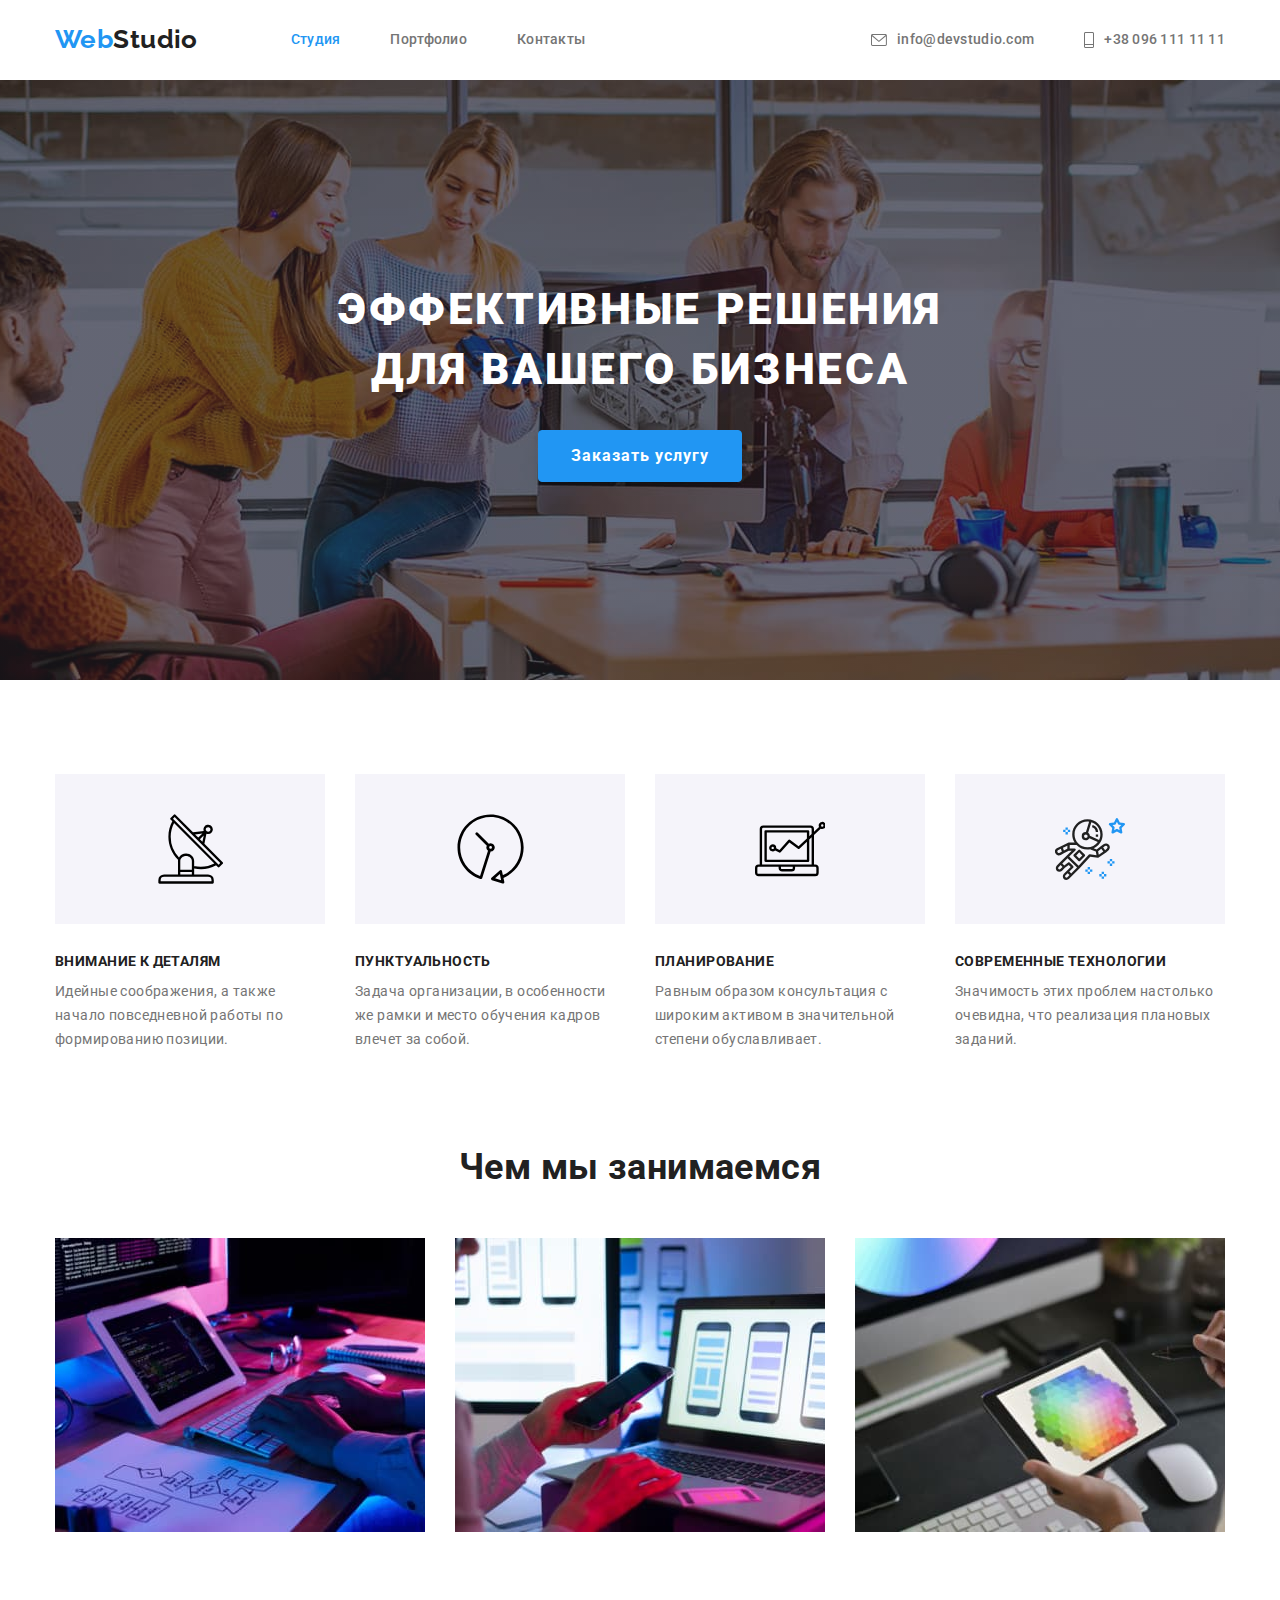
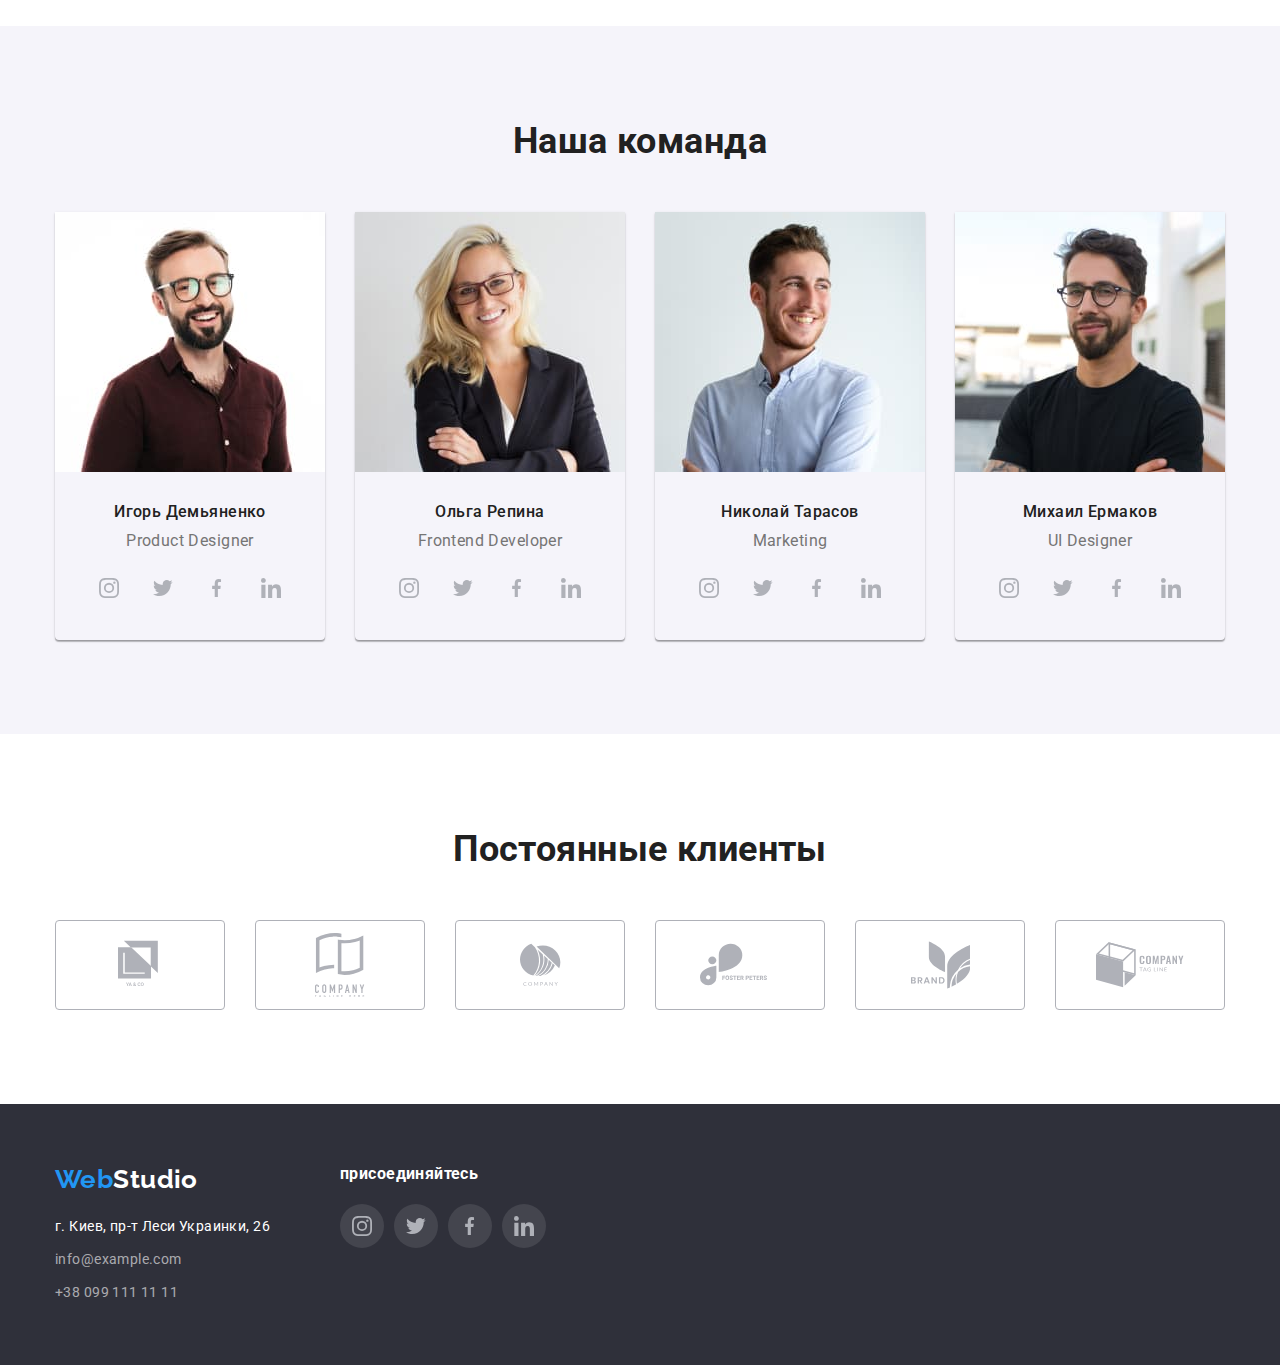
==== index.html @ 52e45ff3 "переделал путь к иконкам в хедере" ====
<!DOCTYPE html>
<html lang="ru">

<head>
    <meta charset="UTF-8">
    <meta name="viewport" content="width=device-width, initial-scale=1.0">
    <title>hw-4</title>

    <link rel="preconnect" href="https://fonts.gstatic.com">
    <link
        href="https://fonts.googleapis.com/css2?family=Raleway:wght@700&family=Roboto:wght@400;500;700;900&display=swap"
        rel="stylesheet">

    <link rel="stylesheet"
        href="https://cdnjs.cloudflare.com/ajax/libs/modern-normalize/1.0.0/modern-normalize.min.css">

    <link rel="stylesheet" href="./css/main.css">
</head>

<body>
    <!-- шапка сайта -->
    <header class=" header ">
        <div class="container">
            <nav class="site-nav">
                <a href="index.html" class="logo"> <span class="logo-blue">Web</span>Studio</a>
                <ul class="site-nav-list list">
                    <li class="site-nav-item">
                        <a href="./index.html" class="site-nav-link link current">Студия</a>
                    </li>
                    <li class="site-nav-item">
                        <a href="./portfolio.html" class="site-nav-link link">Портфолио</a>
                    </li>
                    <li class="site-nav-item">
                        <a href="" class="site-nav-link link">Контакты</a>
                    </li>
                </ul>
            </nav>

            <ul class="contact-nav-list list">
                <li class="contact-nav-item">
                    <a href="mailto:info@devstudio.com" class="contact-nav-link link" target="_blank">
                        <svg class="envelope" width='16' heigt='12'>
                            <use href="./images/sprite.svg#icon-envelope-opt"></use>
                        </svg>
                        info@devstudio.com
                    </a>
                </li>
                <li class="contact-nav-item">
                    <a href="tel:+380961111111" class="contact-nav-link link">
                        <svg class="telephone" width='10' heigt='16'>
                            <!-- <use href="../images/sprite.svg#icon-telephone-opt"></use> -->
                            <use href="./images/sprite.svg#icon-telephone-opt"></use>
                        </svg>
                        +38 096 111 11 11
                    </a>
                </li>
            </ul>
        </div>
    </header>

    <main>
        <!-- Герой -->
        <section class="hero overlay">
            <h1 class="hero-title">Эффективные решения<br> для вашего бизнеса</h1>
            <button class="button primary" type="button">Заказать услугу</button>
        </section>

        <!--Выгоды от сотрудничества  -->
        <section class="feature section-padding">
            <div class="container">
                <!-- этот заголовок скроется css -->
                <h2 class="section-title visually-hidden">Выгоды от сотрудничества</h2>
                <ul class="feature-list list">
                    <li class="feature-list-item">
                        <div class="blank">
                            <svg width='65' heigt='70'>
                                <use href="./images/sprite.svg#icon-antenna-optimize"></use>
                            </svg>
                        </div>
                        <h3 class="feature-title">Внимание к деталям</h3>
                        <p class="feature-text">Идейные соображения, а также начало повседневной работы по формированию
                            позиции.</p>
                    </li>
                    <li class="feature-list-item">
                        <div class="blank">
                            <svg width='67' heigt='70'>
                                <use href="./images/sprite.svg#icon-clock-optimize"></use>
                            </svg>
                        </div>
                        <h3 class="feature-title">Пунктуальность</h3>
                        <p class="feature-text">Задача организации, в особенности же рамки и место обучения кадров
                            влечет за
                            собой.</p>
                    </li>
                    <li class="feature-list-item">
                        <div class="blank">
                            <svg width='70' heigt='54'>
                                <use href="./images/sprite.svg#icon-noutbook-optimize"></use>
                            </svg>
                        </div>
                        <h3 class="feature-title">Планирование</h3>
                        <p class="feature-text">Равным образом консультация с широким активом в значительной степени
                            обуславливает.</p>
                    </li>
                    <li class="feature-list-item">
                        <div class="blank">
                            <svg width='70' heigt='70'>
                                <use href="./images/sprite.svg#icon-astronaut-optimize"></use>
                            </svg>
                        </div>
                        <h3 class="feature-title">Современные технологии</h3>
                        <p class="feature-text">Значимость этих проблем настолько очевидна, что реализация плановых
                            заданий.
                        </p>
                    </li>
                </ul>
            </div>

        </section>

        <!-- Чем мы занимаемся -->
        <section class="directions">
            <div class="container">
                <h2 class="section-title">Чем мы занимаемся</h2>
                <ul class="directions-list list">
                    <li class="directions-list-item">
                        <img src="./images/what-are-we-doing/img-pc-optimize.jpg" alt="изображение компьютера"
                            width="370" height="294">
                    </li>
                    <li class="directions-list-item">
                        <img src="./images/what-are-we-doing/img-tel-optimize.jpg" alt="изображение мобильного телефона"
                            width="370" height="294">
                    </li>
                    <li class="directions-list-item">
                        <img src="./images/what-are-we-doing/img-icon-optimize.jpg" alt="изображение цветной картинки"
                            width="370" height="294">
                    </li>
                </ul>
            </div>
        </section>

        <!-- Наша команда -->
        <section class="time section-padding">
            <div class="container">
                <h2 class="section-title">Наша команда</h2>
                <ul class="time-list list">
                    <li class="time-list-item">
                        <img class="time-image" src="./images/our-team/employee-one-optimize.jpg"
                            alt="фото первого сотрудника" width="270" height="260">
                        <div class="time-list-info">
                            <h3 class="time-title">Игорь Демьяненко</h3>
                            <p class="time-text" lang="en">Product Designer</p>
                            <ul class="social-link-list list">
                                <li class="social-link-item">
                                    <a class="social-link-btn" href="" aria-label="Instagram">
                                        <svg class="social-link-img" width='20' heigt='20'>
                                            <use href="../images/sprite.svg#icon-instagram-opt"></use>
                                        </svg>
                                    </a>
                                </li>
                                <li class="social-link-item">
                                    <a class="social-link-btn" href="" aria-label="Twitter">
                                        <svg class="social-link-img" width='20' heigt='16'>
                                            <use href="../images/sprite.svg#icon-twitter-opt"></use>
                                        </svg>
                                    </a>
                                </li>
                                <li class="social-link-item">
                                    <a class="social-link-btn" href="" aria-label="Facebook">
                                        <svg class="social-link-img" width='10' heigt='20'>
                                            <use href="../images/sprite.svg#icon-facebook-opt"></use>
                                        </svg>
                                    </a>
                                </li>
                                <li class="social-link-item">
                                    <a class="social-link-btn" href="" aria-label="LinkedIn">
                                        <svg class="social-link-img" width='20' heigt='20'>
                                            <use href="../images/sprite.svg#icon-linkedin-opt"></use>
                                        </svg>
                                    </a>
                                </li>
                            </ul>
                        </div>

                    </li>
                    <li class="time-list-item">
                        <img class="time-image" src="./images/our-team/employee-two-optimize.jpg"
                            alt="фото второго сотрудника" width="270" height="260">
                        <div class="time-list-info">
                            <h3 class="time-title">Ольга Репина</h3>
                            <p class="time-text" lang="en">Frontend Developer</p>
                            <ul class="social-link-list list">
                                <li class="social-link-item">
                                    <a class="social-link-btn" href="" aria-label="Instagram">
                                        <svg class="social-link-img" width='20' heigt='20'>
                                            <use href="../images/sprite.svg#icon-instagram-opt"></use>
                                        </svg>
                                    </a>
                                </li>
                                <li class="social-link-item">
                                    <a class="social-link-btn" href="" aria-label="Twitter">
                                        <svg class="social-link-img" width='20' heigt='16'>
                                            <use href="../images/sprite.svg#icon-twitter-opt"></use>
                                        </svg>
                                    </a>
                                </li>
                                <li class="social-link-item">
                                    <a class="social-link-btn" href="" aria-label="Facebook">
                                        <svg class="social-link-img" width='10' heigt='20'>
                                            <use href="../images/sprite.svg#icon-facebook-opt"></use>
                                        </svg>
                                    </a>
                                </li>
                                <li class="social-link-item">
                                    <a class="social-link-btn" href="" aria-label="LinkedIn">
                                        <svg class="social-link-img" width='20' heigt='20'>
                                            <use href="../images/sprite.svg#icon-linkedin-opt"></use>
                                        </svg>
                                    </a>
                                </li>
                            </ul>
                        </div>

                    </li>
                    <li class="time-list-item">
                        <img class="time-image" src="./images/our-team/employee-three-optimize.jpg"
                            alt="фото третьего сотрудника" width="270" height="260">
                        <div class="time-list-info">
                            <h3 class="time-title">Николай Тарасов</h3>
                            <p class="time-text" lang="en">Marketing</p>
                            <ul class="social-link-list list">
                                <li class="social-link-item">
                                    <a class="social-link-btn" href="" aria-label="Instagram">
                                        <svg class="social-link-img" width='20' heigt='20'>
                                            <use href="../images/sprite.svg#icon-instagram-opt"></use>
                                        </svg>
                                    </a>
                                </li>
                                <li class="social-link-item">
                                    <a class="social-link-btn" href="" aria-label="Twitter">
                                        <svg class="social-link-img" width='20' heigt='16'>
                                            <use href="../images/sprite.svg#icon-twitter-opt"></use>
                                        </svg>
                                    </a>
                                </li>
                                <li class="social-link-item">
                                    <a class="social-link-btn" href="" aria-label="Facebook">
                                        <svg class="social-link-img" width='10' heigt='20'>
                                            <use href="../images/sprite.svg#icon-facebook-opt"></use>
                                        </svg>
                                    </a>
                                </li>
                                <li class="social-link-item">
                                    <a class="social-link-btn" href="" aria-label="LinkedIn">
                                        <svg class="social-link-img" width='20' heigt='20'>
                                            <use href="../images/sprite.svg#icon-linkedin-opt"></use>
                                        </svg>
                                    </a>
                                </li>
                            </ul>
                        </div>

                    </li>
                    <li class="time-list-item">
                        <img class="time-image" src="./images/our-team/employee-four-optimize.jpg"
                            alt="фото четвертого сотрудника" width="270" height="260">
                        <div class="time-list-info">
                            <h3 class="time-title">Михаил Ермаков</h3>
                            <p class="time-text" lang="en">UI Designer</p>
                            <ul class="social-link-list list">
                                <li class="social-link-item">
                                    <a class="social-link-btn" href="" aria-label="Instagram">
                                        <svg class="social-link-img" width='20' heigt='20'>
                                            <use href="../images/sprite.svg#icon-instagram-opt"></use>
                                        </svg>
                                    </a>
                                </li>
                                <li class="social-link-item">
                                    <a class="social-link-btn" href="" aria-label="Twitter">
                                        <svg class="social-link-img" width='20' heigt='16'>
                                            <use href="../images/sprite.svg#icon-twitter-opt"></use>
                                        </svg>
                                    </a>
                                </li>
                                <li class="social-link-item">
                                    <a class="social-link-btn" href="" aria-label="Facebook">
                                        <svg class="social-link-img" width='10' heigt='20'>
                                            <use href="../images/sprite.svg#icon-facebook-opt"></use>
                                        </svg>
                                    </a>
                                </li>
                                <li class="social-link-item">
                                    <a class="social-link-btn" href="" aria-label="LinkedIn">
                                        <svg class="social-link-img" width='20' heigt='20'>
                                            <use href="../images/sprite.svg#icon-linkedin-opt"></use>
                                        </svg>
                                    </a>
                                </li>
                            </ul>
                        </div>

                    </li>
                </ul>
            </div>
        </section>

        <section class="klients section-padding">
            <div class="container">
                <h2 class="section-title">Постоянные клиенты</h2>
                <ul class="clients-list list">
                    <li class="clients-list-item">
                        <a href="" class="klients-btn">
                            <svg class="clients-img" width='44' heigt='49'>
                                <use href="../images/sprite.svg#icon-klient-1-opt"></use>
                            </svg>
                        </a>
                    </li>
                    <li class="clients-list-item">
                        <a href="" class="klients-btn">
                            <svg class="clients-img" width='50' heigt='52'>
                                <use href="../images/sprite.svg#icon-klient-2-opt"></use>
                            </svg>
                        </a>
                    </li>
                    <li class="clients-list-item">
                        <a href="" class="klients-btn">
                            <svg class="clients-img" width='41' heigt='43'>
                                <use href="../images/sprite.svg#icon-klient-3-opt"></use>
                            </svg>
                        </a>
                    </li>
                    <li class="clients-list-item">
                        <a href="" class="klients-btn">
                            <svg class="clients-img" width='80' heigt='42'>
                                <use href="../images/sprite.svg#icon-klient-4-opt"></use>
                            </svg>
                        </a>
                    </li>
                    <li class="clients-list-item">
                        <a href="" class="klients-btn">
                            <svg class="clients-img" width='59' heigt='47'>
                                <use href="../images/sprite.svg#icon-klient-5-opt"></use>
                            </svg>
                        </a>
                    </li>
                    <li class="clients-list-item">
                        <a href="" class="klients-btn">
                            <svg class="clients-img" width='88' heigt='45'>
                                <use href="../images/sprite.svg#icon-klient-6-opt"></use>
                            </svg>
                        </a>
                    </li>

                </ul>
            </div>
        </section>

    </main>

    <footer class="footer">
        <div class="container">
            <div class="footer-contacts">
                <a href="index.html" class="logo"> <span class="logo-blue">Web</span><span
                        class="logo-white">Studio</span></a>
                <address class="address">
                    <p class="footer-address">г. Киев, пр-т Леси Украинки, 26</p>
                    <ul class="footer-address-list list">
                        <li class="footer-address-list-item">
                            <a href="mailto:info@example.com" class="footer-tel link"
                                target="_blank">info@example.com</a>
                        </li>
                        <li class="footer-address-list-item">
                            <a href="tel:+380991111111" class="footer-tel link">+38 099 111 11 11</a>
                        </li>
                    </ul>
                </address>
            </div>
            <div class="footer-join">
                <p class="footer-join-text">присоединяйтесь</p>
                <ul class="social-link-list list">
                    <li class="social-link-item">
                        <a class="social-link-btn" href="" aria-label="Instagram">
                            <svg class="social-link-img" width='20' heigt='20'>
                                <use href="../images/sprite.svg#icon-instagram-opt"></use>
                            </svg>
                        </a>
                    </li>
                    <li class="social-link-item">
                        <a class="social-link-btn" href="" aria-label="Twitter">
                            <svg class="social-link-img" width='20' heigt='16'>
                                <use href="../images/sprite.svg#icon-twitter-opt"></use>
                            </svg>
                        </a>
                    </li>
                    <li class="social-link-item">
                        <a class="social-link-btn" href="" aria-label="Facebook">
                            <svg class="social-link-img" width='10' heigt='20'>
                                <use href="../images/sprite.svg#icon-facebook-opt"></use>
                            </svg>
                        </a>
                    </li>
                    <li class="social-link-item">
                        <a class="social-link-btn" href="" aria-label="LinkedIn">
                            <svg class="social-link-img" width='20' heigt='20'>
                                <use href="../images/sprite.svg#icon-linkedin-opt"></use>
                            </svg>
                        </a>
                    </li>
                </ul>
            </div>

        </div>
    </footer>

</body>

</html>
---- css/main.css ----
:root {
  --primary-white-color: #ffffff;
  --title-color: #212121;
  --text-primary-color: #757575;
  --link-contact-nav-color: #757575;
  --link-footer-color: rgba(255, 255, 255, 0.6);
  --background-secondary-color: #f5f4fa;
  --background-footer-color: #2f303a;
  --accent-color: #2196f3;
  --soc-link-primary-color: #AFB1B8;
}

body {
  font-family: "Roboto", sans-serif;
  color: var(--text-primary-color);
  background-color: var(--primary-white-color);
  letter-spacing: 0.03em;
  font-size: 14px;
}

/*сброс стилей от браузера*/
h1,
h2,
h3,
h4,
h5,
h6,
p {
  margin: 0;
}

ul,
ol {
  margin: 0;
  padding: 0;
}

img {
  display: block;
}
/* END */

/* классы-утилиты */

.list {
  list-style: none;
}

.link {
  text-decoration: none;
  cursor: pointer;
}

.address {
  font-style: normal;
}

.visually-hidden {
  position: absolute;
  width: 1px;
  height: 1px;
  margin: -1px;
  border: 0;
  padding: 0;
  clip: rect(0 0 0 0);
  overflow: hidden;
}

.container {
  width: 1200px;
  padding-left: 15px;
  padding-right: 15px;
  margin-left: auto;
  margin-right: auto;

}
/* END */

/* SECTION */
.section-padding {
  padding-top: 94px;
  padding-bottom: 94px;
}

.section-title {
  margin-bottom: 50px;

  font-weight: 700;
  font-size: 36px;
  line-height: 1.17;
  text-align: center;
  color: var(--title-color);
}

/* BUTTON */
.button {
  border: 1px solid transparent;
  border-radius: 4px;

  font-family: inherit;
  font-size: 16px;
  cursor: pointer;
}
.button.primary {
  
  padding-top: 10px;
  padding-bottom: 10px;
  padding-left: 32px;
  padding-right: 32px;
  border: 1px solid var(--accent-color);
  box-shadow: 0px 4px 4px rgba(0, 0, 0, 0.15);

  font-weight: 700;
  line-height: 1.87;
  text-align: center;
  color: var(--primary-white-color);
  background-color: var(--accent-color);
  letter-spacing: 0.06em;
}

.button.secondary {
  padding-top: 6px;
  padding-bottom: 6px;
  padding-left: 22px;
  padding-right: 22px;

  border: 1px solid var(--background-secondary-color);
  font-weight: 500;
  line-height: 1.62;
  text-align: center;
  color: var(--title-color);
  background-color: var(--background-secondary-color);
}

.button.secondary:hover,
.button.secondary:focus {
  color: var(--primary-white-color);
  background-color: var(--accent-color);
}

.button.primary:hover,
.button.primary:focus {
  color: var(--primary-white-color);
}
/* BUTTON END */

/* HEADER */

.header .container {
  display: flex;
  align-items: center;
}

.site-nav {
  display: flex;
  align-items: centr;
  margin-right: auto;
}

.site-nav-list {
  display: flex;
  align-items: center;
}

.site-nav-link {
  display: block;
  padding-top: 32px;
  padding-bottom: 32px;
}

.contact-nav-link{
  display: flex;
  align-items: center;
  justify-content: center;
  padding-top: 32px;
  padding-bottom: 32px;
}

.contact-nav-link .telephone{
  padding: 0;
  margin: 0;
  width: 10px;
  height: 16px;
  margin-right: 10px;
  fill: currentColor;
}


.contact-nav-link .envelope{
  width: 16px;
  height: 12px;
  padding: 0;
  margin: 0;
  margin-right: 10px;
  fill: currentColor;
}





.site-nav-item:not(:last-child) {
  margin-right: 50px;
}

.contact-nav-list {
  display: flex;
}



/* .contact-nav-item{
  display: flex;
  text-align: center;
  justify-content: center;
} */

.contact-nav-item:not(:last-child) {
  margin-right: 50px;
}

.logo {
  padding-top: 24px;
  padding-bottom: 24px;
  margin-right: 93px;

  font-family: "Raleway", sans-serif;
  font-weight: 700;
  font-size: 26px;
  line-height: 1.2;
  color: var(--title-color);
  text-decoration: none;
}

.logo-blue {
  color: var(--accent-color);
}

.logo-white {
  color: var(--primary-white-color);
}

.site-nav .link {
  color: var(--title-color);
}

.contact-nav .link {
  color: var(--text-primary-color);
}

.header .link {
  font-weight: 500;
  line-height: 1.14;
  letter-spacing: 0.02em;
  color: inherit;
}

.header .link:hover,
.header .link:focus {
  color: var(--accent-color);
}

.link.current {
  color: var(--accent-color);
}

.header.portfolio{
  border-bottom: 1px solid #ECECEC;;
}
/* HEADER END */

/* HERO */
.hero {
  padding-top: 200px;
  padding-bottom: 200px;
  text-align: center;

  background-color: var(--background-footer-color); 
}

.overlay {
  max-width: 1600px;
  height: 600px;
  margin-left: auto;
 
  background-image: linear-gradient(rgba(47,48,58,0.4), rgba(47,48,58,0.4)),url(../images/hero/hero-optimize.jpg);
  background-repeat: no-repeat;
  background-size: cover;
  background-position: center;

}

.hero-title {
  margin-bottom: 30px;

  font-weight: 900;
  font-size: 44px;
  line-height: 1.36;
  letter-spacing: 0.06em;
  text-transform: uppercase;
  color: var(--primary-white-color);
}
/* HERO END */

/* FEATURE */

.feature-list {
  display: flex;
}

.feature-list-item {
  width: calc((100% - 3 * 30px) / 4);
}

.feature-list-item>.blank{
  display: flex;
  align-items: center;
  justify-content: center;
  margin-bottom: 30px;

  background-color: var(--background-secondary-color);
}

.feature-list-item:not(:last-child) {
  margin-right: 30px;
}

.feature-title {
  margin-bottom: 10px;

  font-weight: 700;
  font-size: inherit;
  line-height: 1.14;
  letter-spacing: 0.03em;
  text-transform: uppercase;
  color: var(--title-color);
}

.feature-text {
  font-weight: 400;
  line-height: 1.71;
}
/* FEATURE  END*/

/* DIRECTIONS */
.directions {
  padding-bottom: 94px;
}

.directions-list {
  display: flex;
}

.directions-list-item {
  width: calc((100% - 30 * 2px) / 3);
}

.directions-list-item:not(:last-child) {
  margin-right: 30px;
}
/* DIRECTIONS END*/

/* TEAM */
.time {
  background-color: var(--background-secondary-color);
}

.time-list {
  display: flex;
}

.time-list-item {
  text-align: center;
  width: calc((100% - 3 * 30px) / 4);
  box-shadow: 0px 1px 3px rgba(0, 0, 0, 0.12), 0px 1px 1px rgba(0, 0, 0, 0.14),
    0px 2px 1px rgba(0, 0, 0, 0.2);
  border-radius: 0px 0px 4px 4px;
}

.time-list-item:not(:last-child) {
  margin-right: 30px;
}

.time-list-info{
  padding-top: 30px;
  padding-bottom: 30px;
  padding-left: 32px;
  padding-right: 32px;
}

.time-title {
  margin-bottom: 10px;

  font-weight: 500;
  font-size: 16px;
  line-height: 1.19;
  color: var(--title-color);
}

.time-text {
  font-weight: 400;
  font-size: 16px;
  line-height: 1.19;
  margin-bottom: 16px;
}

.social-link-list{
  display: flex;
  
}

.social-link-btn{
  display: flex;
  text-align: center;
  justify-content: center;
  width: 44px;
  height: 44px;
  border-radius: 50%;
  color: var(--soc-link-primary-color);
}

.social-link-item:not(:last-child){
  margin-right: 10px;
}


.social-link-btn:hover,
.social-link-btn:focus{
  color: var(--primary-white-color);
  background-color: var(--accent-color);
}

.social-link-img{
  fill: currentColor;
}
/* TEAM END */

/* KLIENTS */
.clients-list{
  display: flex;
}


.klients-btn{
  display: flex;
  align-items: center;
  justify-content: center;
  border: 1px solid var(--soc-link-primary-color);
  border-radius: 4px;
  width: 170px;
  height: 90px;
  color: var(--soc-link-primary-color);
  
}

.klients-btn:hover,
.klients-btn:focus{
  border: 1px solid var(--accent-color);
  color: var(--accent-color);
}

.clients-list-item:not(:last-child){
  margin-right: 30px;
}

.clients-img{
  fill: currentColor;
}

/* KLIENTS END*/

/* PORTFOLIO */

.buttons-list {
  display: flex;
  justify-content: center;
  margin-bottom: 50px;
}

.buttons-list-item:not(:last-child) {
  margin-right: 8px;
}

.kard-list {
  display: flex;
  flex-wrap: wrap;
}

.kard-list-item {
  width: calc((100% - 2 * 30px) / 3);
  border: 1px solid #eeeeee;
}

.kard-list-item:not(:nth-last-child(-n + 3)) {
  margin-bottom: 30px;
}

.kard-list-item:not(:nth-child(3n)) {
  margin-right: 30px;
}

.kard-list-item:hover,
.kard-list-item:focus{
  box-shadow: 0px 1px 1px rgba(0, 0, 0, 0.12), 0px 4px 4px rgba(0, 0, 0, 0.06), 1px 4px 6px rgba(0, 0, 0, 0.16);
}

.kard-list-info{
  padding-top: 20px;
  padding-bottom: 20px;
  padding-left: 24px;
  padding-right: 24px;

  background-color: var(--primary-white-color);
}

.kard-list-title {
  margin-bottom: 4px;

  font-weight: 700;
  font-size: 18px;
  line-height: 2;
  letter-spacing: 0.06em;
  color: var(--title-color);
}

.kard-list-text {
  font-weight: 400;
  font-size: 16px;
  line-height: 1.87;
  color: var(--text-primary-color);
}
/* PORTFOLIO END*/

/* FOOTER */
.footer {
  padding-top: 60px;
  padding-bottom: 60px;

  background-color: var(--background-footer-color);
}

.footer .container{
  display: flex;
}

.footer-contacts{
  margin-right: 70px;
}

.footer .logo {
  display: block;
  padding: 0;
  margin: 0;
  margin-bottom: 20px;
}

.footer-address,
.footer-tel {
  font-weight: 400;
  line-height: 1.7;
}

.footer-address {
  margin-bottom: 9px;

  color: var(--primary-white-color);
}

.footer-address-list-item:not(:last-child) {
  margin-bottom: 9px;
}

.footer-tel {
  color: var(--link-footer-color);
}

.footer-tel:hover,
.footer-tel:focus {
  color: var(--accent-color);
}


.footer-join-text{
  margin-bottom: 20px;

  font-weight: 700;
  font-size: 16.4px;
  line-height: 1.19;
  color: var(--primary-white-color);
}

.footer .social-link-btn{
  background-color: rgba(255, 255, 255, 0.1);
}

.footer .social-link-btn:hover,
.footer .social-link-btn:focus{
  background-color: var(--accent-color);
}

/* FOOTER END*/
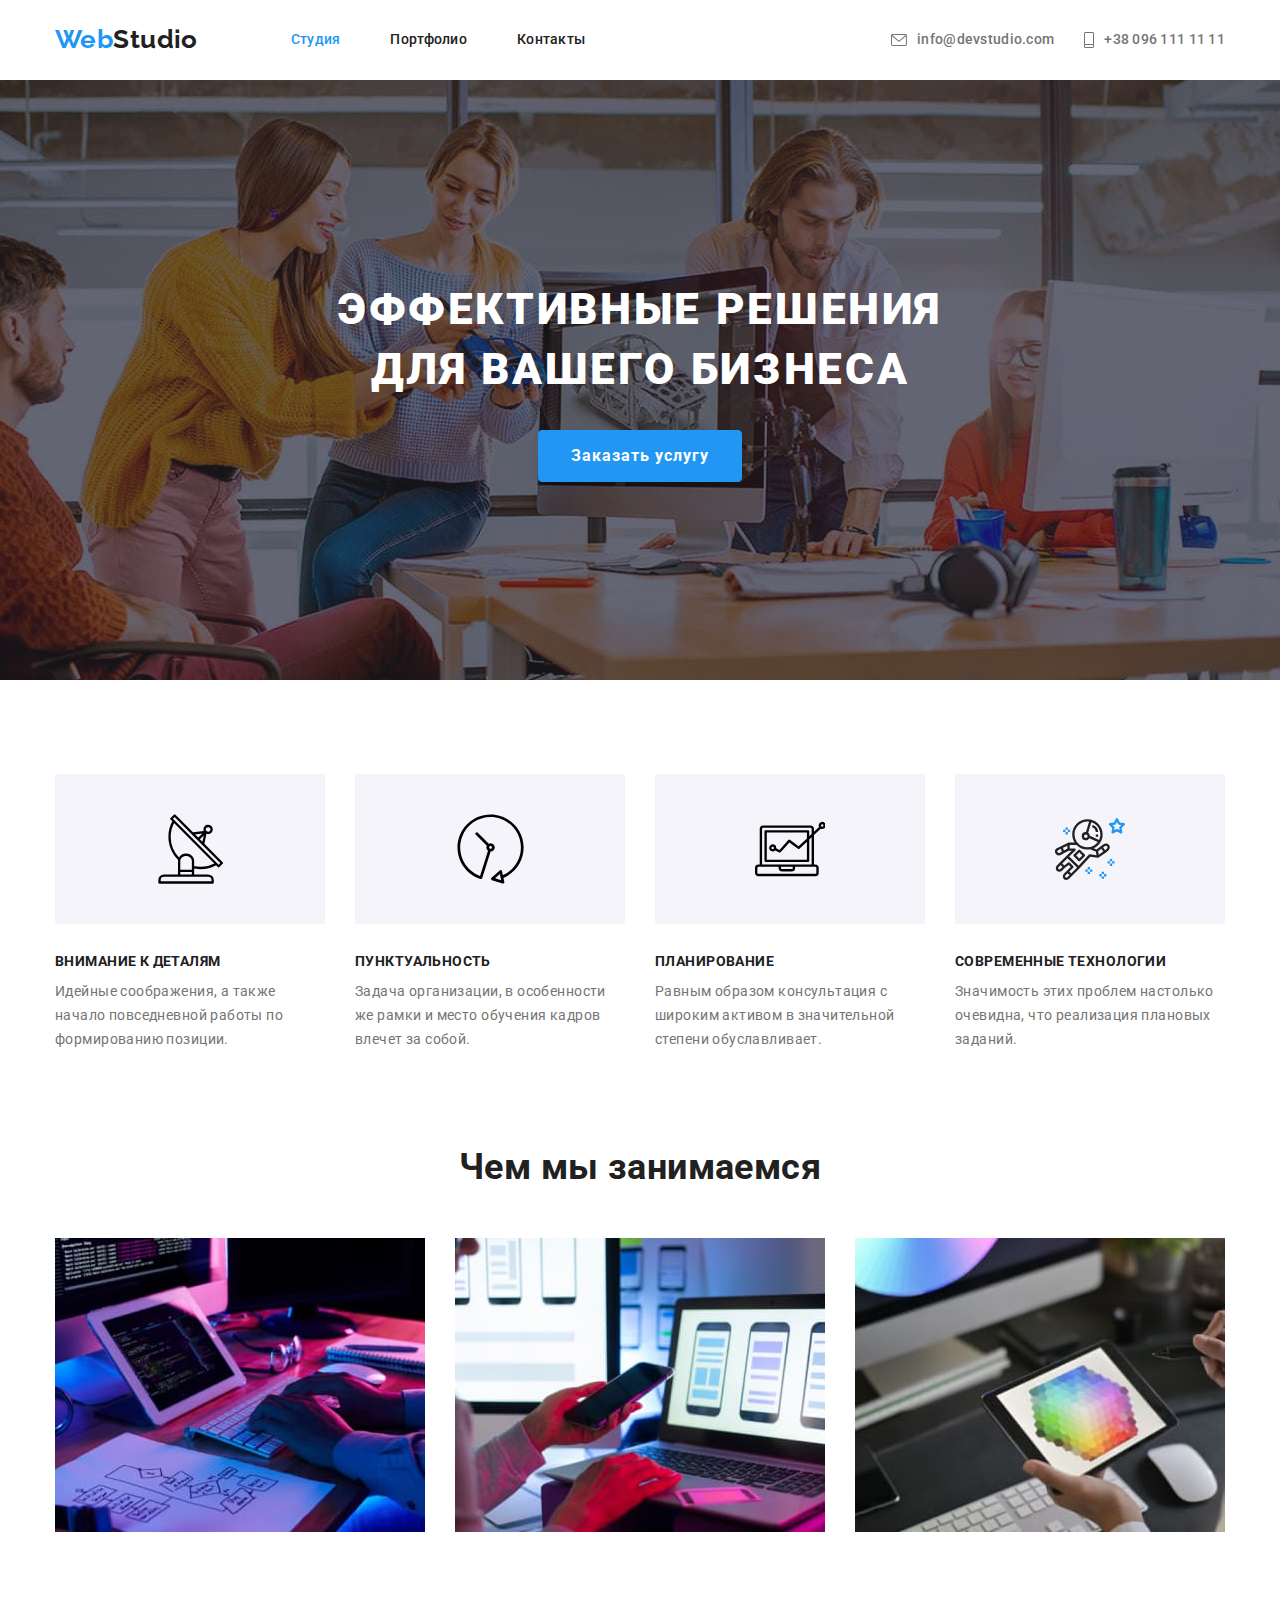
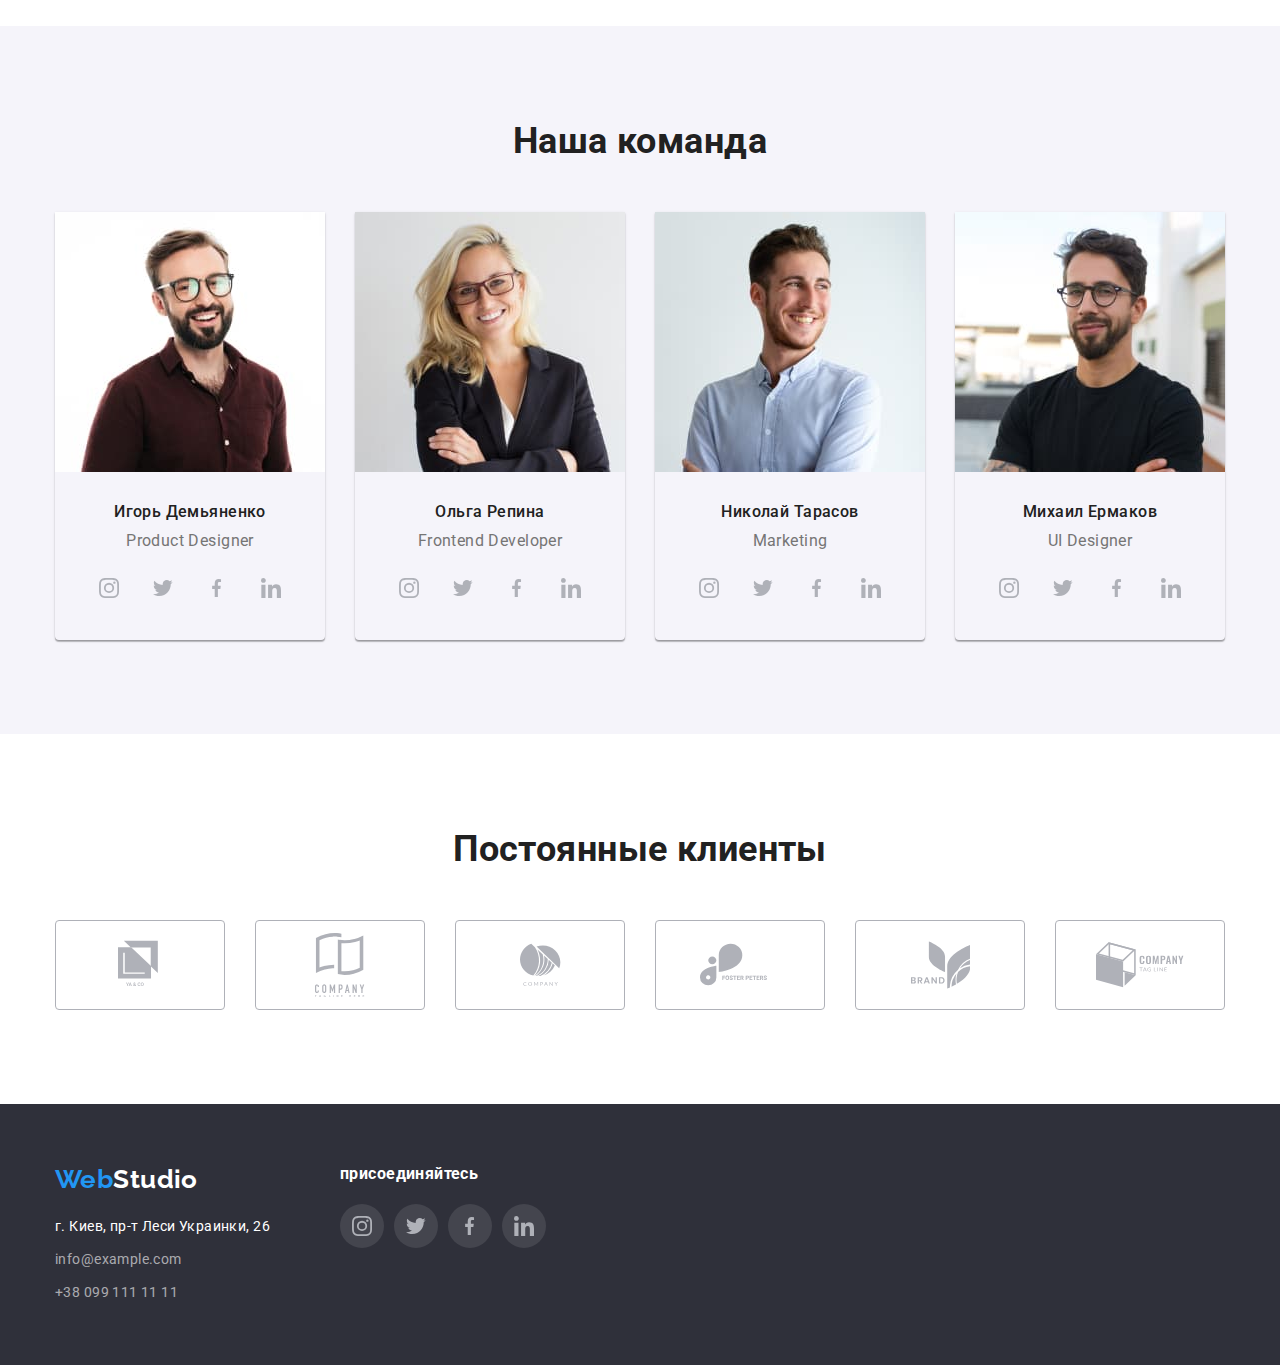
==== commit 570fc930: "корректировка" ====
--- a/index.html
+++ b/index.html
@@ -39,7 +39,7 @@
             <ul class="contact-nav-list list">
                 <li class="contact-nav-item">
                     <a href="mailto:info@devstudio.com" class="contact-nav-link link" target="_blank">
-                        <svg class="envelope" width='16' heigt='12'>
+                        <svg class="device" width = '16' height = '12'>
                             <use href="./images/sprite.svg#icon-envelope-opt"></use>
                         </svg>
                         info@devstudio.com
@@ -47,8 +47,7 @@
                 </li>
                 <li class="contact-nav-item">
                     <a href="tel:+380961111111" class="contact-nav-link link">
-                        <svg class="telephone" width='10' heigt='16'>
-                            <!-- <use href="../images/sprite.svg#icon-telephone-opt"></use> -->
+                        <svg class="device" width ='10' height ='16'>
                             <use href="./images/sprite.svg#icon-telephone-opt"></use>
                         </svg>
                         +38 096 111 11 11
@@ -154,28 +153,28 @@
                                 <li class="social-link-item">
                                     <a class="social-link-btn" href="" aria-label="Instagram">
                                         <svg class="social-link-img" width='20' heigt='20'>
-                                            <use href="../images/sprite.svg#icon-instagram-opt"></use>
+                                            <use href="./images/sprite.svg#icon-instagram-opt"></use>
                                         </svg>
                                     </a>
                                 </li>
                                 <li class="social-link-item">
                                     <a class="social-link-btn" href="" aria-label="Twitter">
                                         <svg class="social-link-img" width='20' heigt='16'>
-                                            <use href="../images/sprite.svg#icon-twitter-opt"></use>
+                                            <use href="./images/sprite.svg#icon-twitter-opt"></use>
                                         </svg>
                                     </a>
                                 </li>
                                 <li class="social-link-item">
                                     <a class="social-link-btn" href="" aria-label="Facebook">
                                         <svg class="social-link-img" width='10' heigt='20'>
-                                            <use href="../images/sprite.svg#icon-facebook-opt"></use>
+                                            <use href="./images/sprite.svg#icon-facebook-opt"></use>
                                         </svg>
                                     </a>
                                 </li>
                                 <li class="social-link-item">
                                     <a class="social-link-btn" href="" aria-label="LinkedIn">
                                         <svg class="social-link-img" width='20' heigt='20'>
-                                            <use href="../images/sprite.svg#icon-linkedin-opt"></use>
+                                            <use href="./images/sprite.svg#icon-linkedin-opt"></use>
                                         </svg>
                                     </a>
                                 </li>
@@ -193,28 +192,28 @@
                                 <li class="social-link-item">
                                     <a class="social-link-btn" href="" aria-label="Instagram">
                                         <svg class="social-link-img" width='20' heigt='20'>
-                                            <use href="../images/sprite.svg#icon-instagram-opt"></use>
+                                            <use href="./images/sprite.svg#icon-instagram-opt"></use>
                                         </svg>
                                     </a>
                                 </li>
                                 <li class="social-link-item">
                                     <a class="social-link-btn" href="" aria-label="Twitter">
                                         <svg class="social-link-img" width='20' heigt='16'>
-                                            <use href="../images/sprite.svg#icon-twitter-opt"></use>
+                                            <use href="./images/sprite.svg#icon-twitter-opt"></use>
                                         </svg>
                                     </a>
                                 </li>
                                 <li class="social-link-item">
                                     <a class="social-link-btn" href="" aria-label="Facebook">
                                         <svg class="social-link-img" width='10' heigt='20'>
-                                            <use href="../images/sprite.svg#icon-facebook-opt"></use>
+                                            <use href="./images/sprite.svg#icon-facebook-opt"></use>
                                         </svg>
                                     </a>
                                 </li>
                                 <li class="social-link-item">
                                     <a class="social-link-btn" href="" aria-label="LinkedIn">
                                         <svg class="social-link-img" width='20' heigt='20'>
-                                            <use href="../images/sprite.svg#icon-linkedin-opt"></use>
+                                            <use href="./images/sprite.svg#icon-linkedin-opt"></use>
                                         </svg>
                                     </a>
                                 </li>
@@ -232,28 +231,28 @@
                                 <li class="social-link-item">
                                     <a class="social-link-btn" href="" aria-label="Instagram">
                                         <svg class="social-link-img" width='20' heigt='20'>
-                                            <use href="../images/sprite.svg#icon-instagram-opt"></use>
+                                            <use href="./images/sprite.svg#icon-instagram-opt"></use>
                                         </svg>
                                     </a>
                                 </li>
                                 <li class="social-link-item">
                                     <a class="social-link-btn" href="" aria-label="Twitter">
                                         <svg class="social-link-img" width='20' heigt='16'>
-                                            <use href="../images/sprite.svg#icon-twitter-opt"></use>
+                                            <use href="./images/sprite.svg#icon-twitter-opt"></use>
                                         </svg>
                                     </a>
                                 </li>
                                 <li class="social-link-item">
                                     <a class="social-link-btn" href="" aria-label="Facebook">
                                         <svg class="social-link-img" width='10' heigt='20'>
-                                            <use href="../images/sprite.svg#icon-facebook-opt"></use>
+                                            <use href="./images/sprite.svg#icon-facebook-opt"></use>
                                         </svg>
                                     </a>
                                 </li>
                                 <li class="social-link-item">
                                     <a class="social-link-btn" href="" aria-label="LinkedIn">
                                         <svg class="social-link-img" width='20' heigt='20'>
-                                            <use href="../images/sprite.svg#icon-linkedin-opt"></use>
+                                            <use href="./images/sprite.svg#icon-linkedin-opt"></use>
                                         </svg>
                                     </a>
                                 </li>
@@ -271,28 +270,28 @@
                                 <li class="social-link-item">
                                     <a class="social-link-btn" href="" aria-label="Instagram">
                                         <svg class="social-link-img" width='20' heigt='20'>
-                                            <use href="../images/sprite.svg#icon-instagram-opt"></use>
+                                            <use href="./images/sprite.svg#icon-instagram-opt"></use>
                                         </svg>
                                     </a>
                                 </li>
                                 <li class="social-link-item">
                                     <a class="social-link-btn" href="" aria-label="Twitter">
                                         <svg class="social-link-img" width='20' heigt='16'>
-                                            <use href="../images/sprite.svg#icon-twitter-opt"></use>
+                                            <use href="./images/sprite.svg#icon-twitter-opt"></use>
                                         </svg>
                                     </a>
                                 </li>
                                 <li class="social-link-item">
                                     <a class="social-link-btn" href="" aria-label="Facebook">
                                         <svg class="social-link-img" width='10' heigt='20'>
-                                            <use href="../images/sprite.svg#icon-facebook-opt"></use>
+                                            <use href="./images/sprite.svg#icon-facebook-opt"></use>
                                         </svg>
                                     </a>
                                 </li>
                                 <li class="social-link-item">
                                     <a class="social-link-btn" href="" aria-label="LinkedIn">
                                         <svg class="social-link-img" width='20' heigt='20'>
-                                            <use href="../images/sprite.svg#icon-linkedin-opt"></use>
+                                            <use href="./images/sprite.svg#icon-linkedin-opt"></use>
                                         </svg>
                                     </a>
                                 </li>
@@ -311,42 +310,42 @@
                     <li class="clients-list-item">
                         <a href="" class="klients-btn">
                             <svg class="clients-img" width='44' heigt='49'>
-                                <use href="../images/sprite.svg#icon-klient-1-opt"></use>
+                                <use href="./images/sprite.svg#icon-klient-1-opt"></use>
                             </svg>
                         </a>
                     </li>
                     <li class="clients-list-item">
                         <a href="" class="klients-btn">
                             <svg class="clients-img" width='50' heigt='52'>
-                                <use href="../images/sprite.svg#icon-klient-2-opt"></use>
+                                <use href="./images/sprite.svg#icon-klient-2-opt"></use>
                             </svg>
                         </a>
                     </li>
                     <li class="clients-list-item">
                         <a href="" class="klients-btn">
                             <svg class="clients-img" width='41' heigt='43'>
-                                <use href="../images/sprite.svg#icon-klient-3-opt"></use>
+                                <use href="./images/sprite.svg#icon-klient-3-opt"></use>
                             </svg>
                         </a>
                     </li>
                     <li class="clients-list-item">
                         <a href="" class="klients-btn">
                             <svg class="clients-img" width='80' heigt='42'>
-                                <use href="../images/sprite.svg#icon-klient-4-opt"></use>
+                                <use href="./images/sprite.svg#icon-klient-4-opt"></use>
                             </svg>
                         </a>
                     </li>
                     <li class="clients-list-item">
                         <a href="" class="klients-btn">
                             <svg class="clients-img" width='59' heigt='47'>
-                                <use href="../images/sprite.svg#icon-klient-5-opt"></use>
+                                <use href="./images/sprite.svg#icon-klient-5-opt"></use>
                             </svg>
                         </a>
                     </li>
                     <li class="clients-list-item">
                         <a href="" class="klients-btn">
                             <svg class="clients-img" width='88' heigt='45'>
-                                <use href="../images/sprite.svg#icon-klient-6-opt"></use>
+                                <use href="./images/sprite.svg#icon-klient-6-opt"></use>
                             </svg>
                         </a>
                     </li>
@@ -381,28 +380,28 @@
                     <li class="social-link-item">
                         <a class="social-link-btn" href="" aria-label="Instagram">
                             <svg class="social-link-img" width='20' heigt='20'>
-                                <use href="../images/sprite.svg#icon-instagram-opt"></use>
+                                <use href="./images/sprite.svg#icon-instagram-opt"></use>
                             </svg>
                         </a>
                     </li>
                     <li class="social-link-item">
                         <a class="social-link-btn" href="" aria-label="Twitter">
                             <svg class="social-link-img" width='20' heigt='16'>
-                                <use href="../images/sprite.svg#icon-twitter-opt"></use>
+                                <use href="./images/sprite.svg#icon-twitter-opt"></use>
                             </svg>
                         </a>
                     </li>
                     <li class="social-link-item">
                         <a class="social-link-btn" href="" aria-label="Facebook">
                             <svg class="social-link-img" width='10' heigt='20'>
-                                <use href="../images/sprite.svg#icon-facebook-opt"></use>
+                                <use href="./images/sprite.svg#icon-facebook-opt"></use>
                             </svg>
                         </a>
                     </li>
                     <li class="social-link-item">
                         <a class="social-link-btn" href="" aria-label="LinkedIn">
                             <svg class="social-link-img" width='20' heigt='20'>
-                                <use href="../images/sprite.svg#icon-linkedin-opt"></use>
+                                <use href="./images/sprite.svg#icon-linkedin-opt"></use>
                             </svg>
                         </a>
                     </li>
--- a/css/main.css
+++ b/css/main.css
@@ -151,6 +151,17 @@
   align-items: center;
 }
 
+.header .link {
+  font-weight: 500;
+  line-height: 1.14;
+  letter-spacing: 0.02em;
+}
+
+.header .link:hover,
+.header .link:focus {
+  color: var(--accent-color);
+}
+
 .site-nav {
   display: flex;
   align-items: centr;
@@ -160,12 +171,30 @@
 .site-nav-list {
   display: flex;
   align-items: center;
+}
+
+.site-nav-item:not(:last-child) {
+  margin-right: 50px;
 }
 
 .site-nav-link {
   display: block;
   padding-top: 32px;
   padding-bottom: 32px;
+
+  color: var(--title-color);
+}
+
+.site-nav-link.current {
+  color: var(--accent-color);
+}
+
+.contact-nav-list {
+  display: flex;
+}
+
+.contact-nav-item:not(:last-child) {
+  margin-right: 30px;
 }
 
 .contact-nav-link{
@@ -174,49 +203,14 @@
   justify-content: center;
   padding-top: 32px;
   padding-bottom: 32px;
-}
-
-.contact-nav-link .telephone{
-  padding: 0;
-  margin: 0;
-  width: 10px;
-  height: 16px;
+
+  color: inherit;
+}
+
+
+.contact-nav-link>.device{
   margin-right: 10px;
   fill: currentColor;
-}
-
-
-.contact-nav-link .envelope{
-  width: 16px;
-  height: 12px;
-  padding: 0;
-  margin: 0;
-  margin-right: 10px;
-  fill: currentColor;
-}
-
-
-
-
-
-.site-nav-item:not(:last-child) {
-  margin-right: 50px;
-}
-
-.contact-nav-list {
-  display: flex;
-}
-
-
-
-/* .contact-nav-item{
-  display: flex;
-  text-align: center;
-  justify-content: center;
-} */
-
-.contact-nav-item:not(:last-child) {
-  margin-right: 50px;
 }
 
 .logo {
@@ -240,31 +234,7 @@
   color: var(--primary-white-color);
 }
 
-.site-nav .link {
-  color: var(--title-color);
-}
-
-.contact-nav .link {
-  color: var(--text-primary-color);
-}
-
-.header .link {
-  font-weight: 500;
-  line-height: 1.14;
-  letter-spacing: 0.02em;
-  color: inherit;
-}
-
-.header .link:hover,
-.header .link:focus {
-  color: var(--accent-color);
-}
-
-.link.current {
-  color: var(--accent-color);
-}
-
-.header.portfolio{
+.header.bottonm-line{
   border-bottom: 1px solid #ECECEC;;
 }
 /* HEADER END */
@@ -488,7 +458,6 @@
 
 .kard-list-item {
   width: calc((100% - 2 * 30px) / 3);
-  border: 1px solid #eeeeee;
 }
 
 .kard-list-item:not(:nth-last-child(-n + 3)) {
@@ -509,6 +478,9 @@
   padding-bottom: 20px;
   padding-left: 24px;
   padding-right: 24px;
+  border-left: 1px solid#eeeeee;
+  border-right: 1px solid#eeeeee;
+  border-bottom: 1px solid#eeeeee;
 
   background-color: var(--primary-white-color);
 }
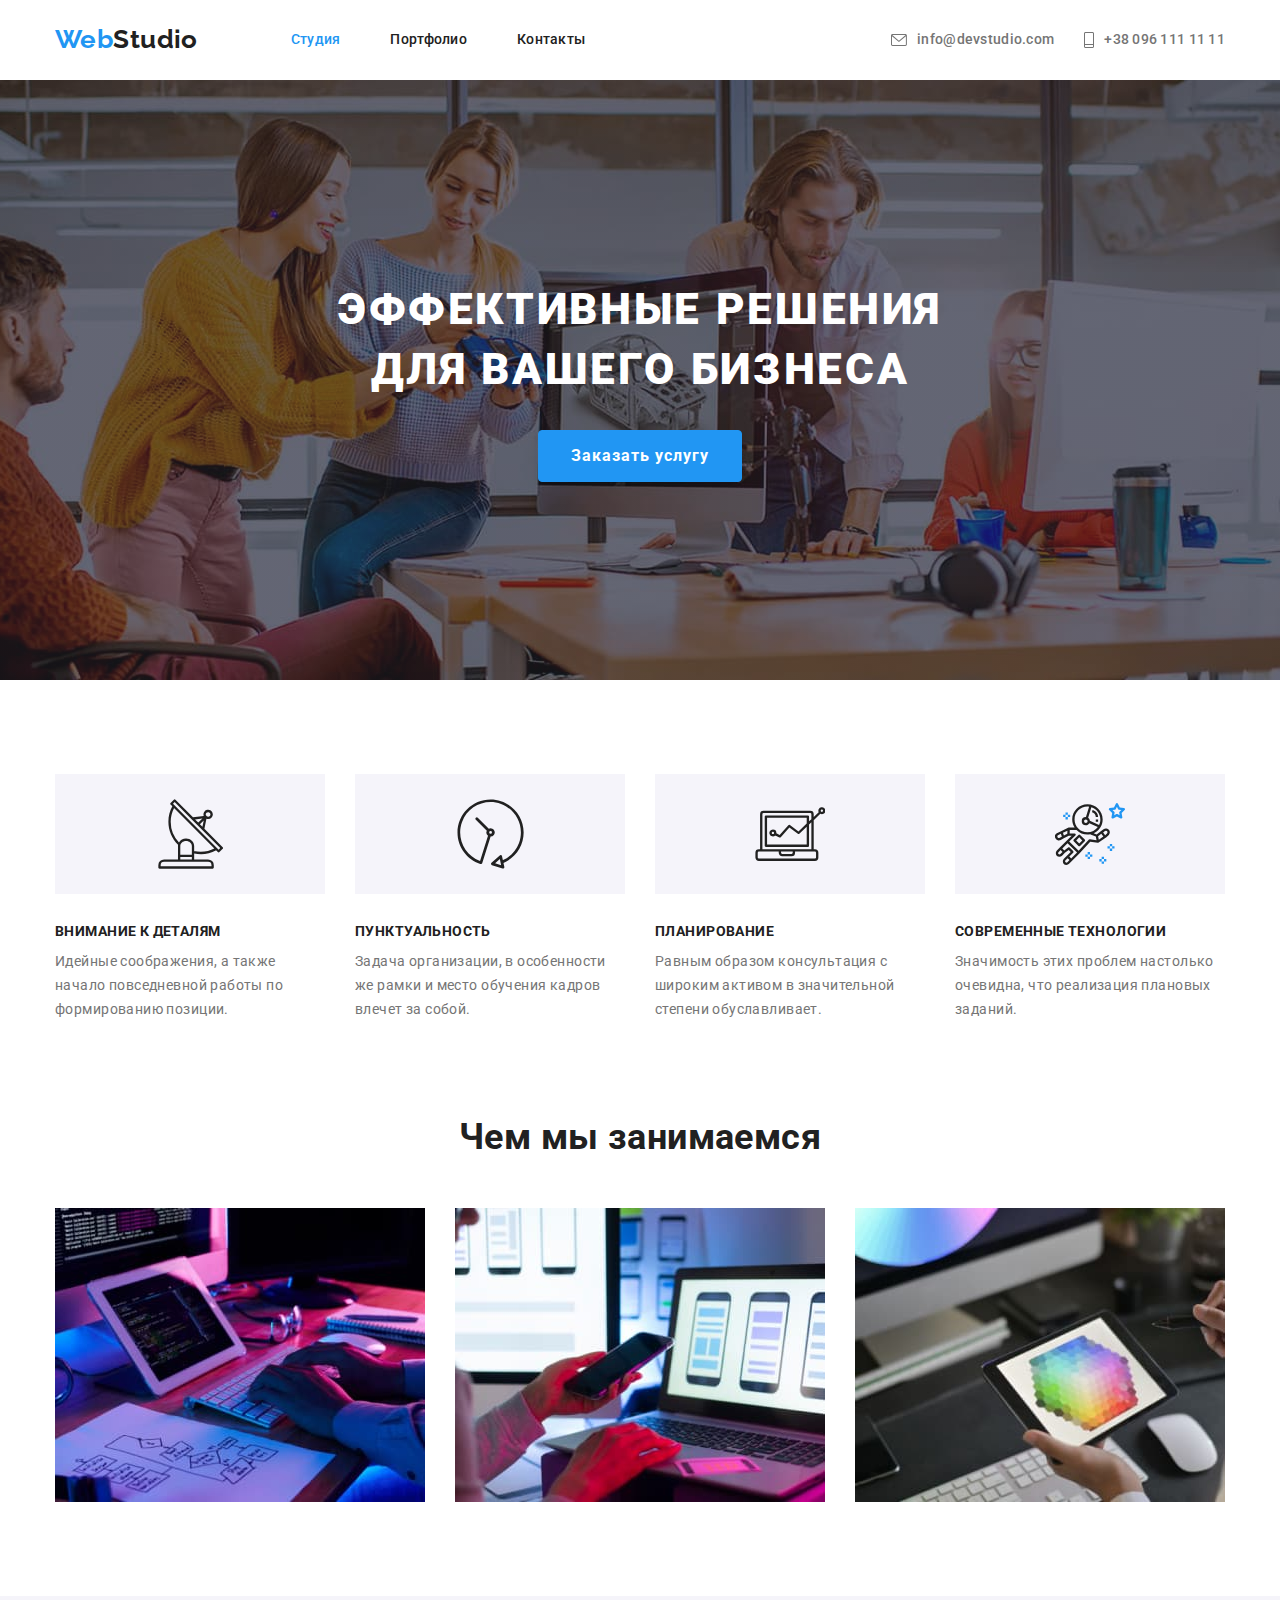
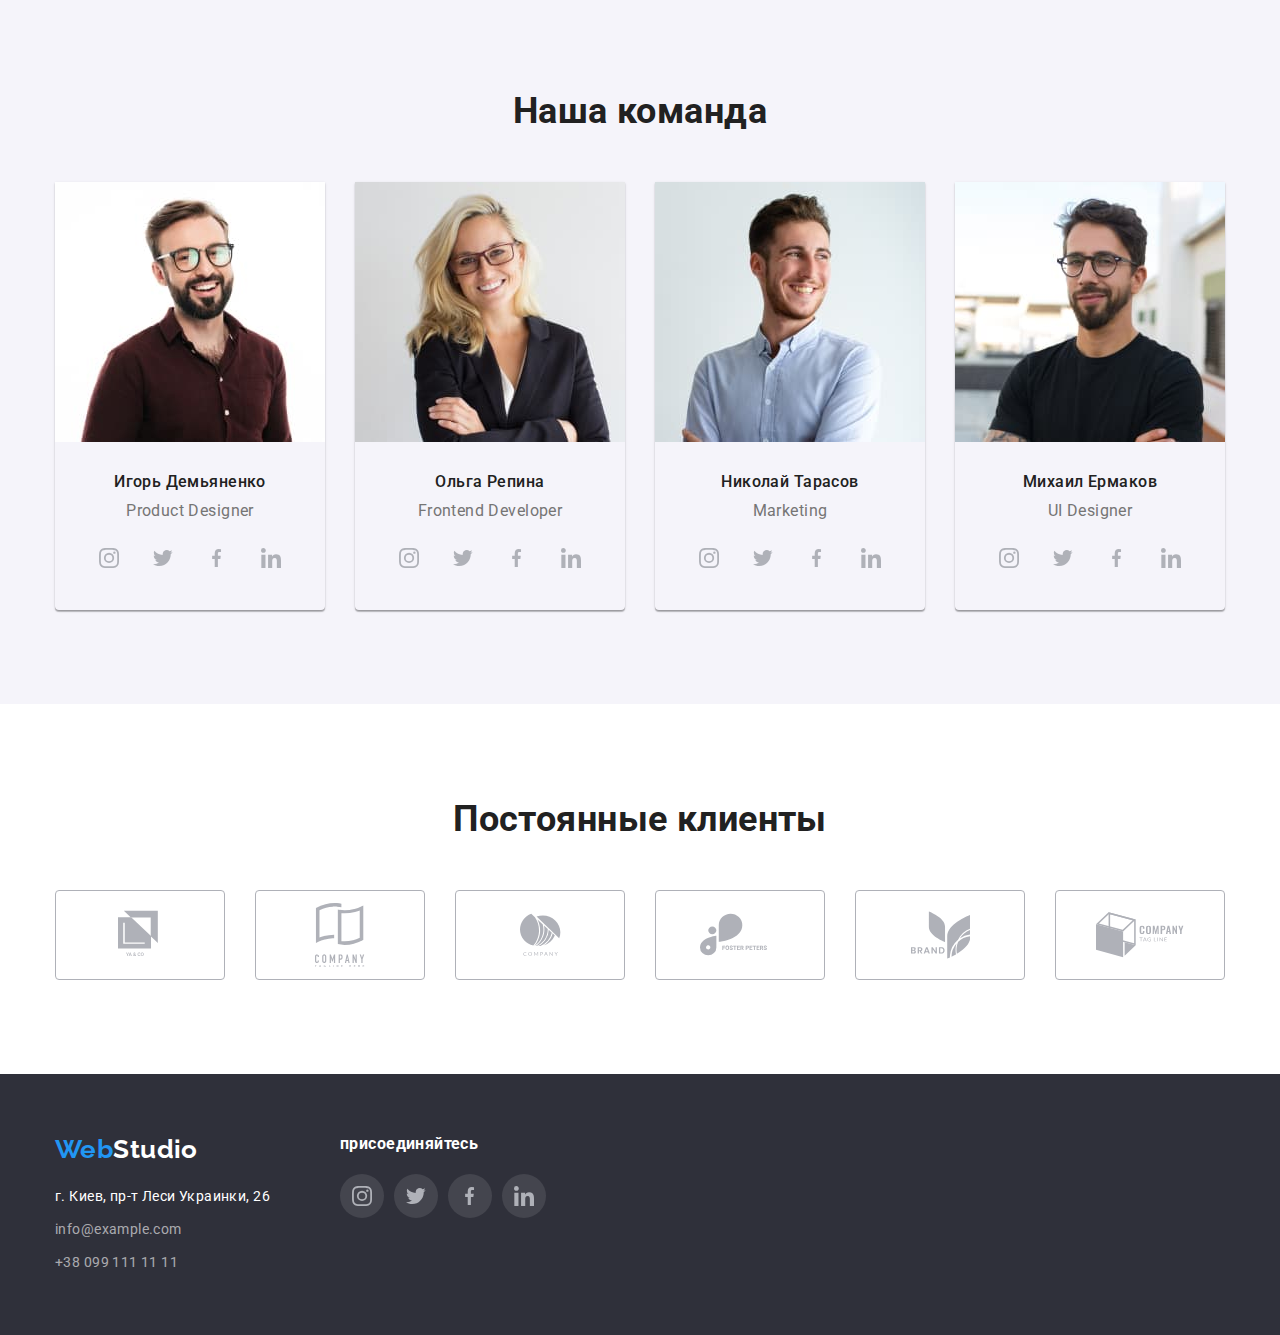
==== commit 8a7cc5e4: "ytp bpv" ====
--- a/index.html
+++ b/index.html
@@ -39,7 +39,7 @@
             <ul class="contact-nav-list list">
                 <li class="contact-nav-item">
                     <a href="mailto:info@devstudio.com" class="contact-nav-link link" target="_blank">
-                        <svg class="device" width = '16' height = '12'>
+                        <svg class="link-img" width = '16' height = '12'>
                             <use href="./images/sprite.svg#icon-envelope-opt"></use>
                         </svg>
                         info@devstudio.com
@@ -47,7 +47,7 @@
                 </li>
                 <li class="contact-nav-item">
                     <a href="tel:+380961111111" class="contact-nav-link link">
-                        <svg class="device" width ='10' height ='16'>
+                        <svg class="link-img" width ='10' height ='16'>
                             <use href="./images/sprite.svg#icon-telephone-opt"></use>
                         </svg>
                         +38 096 111 11 11
@@ -72,7 +72,7 @@
                 <ul class="feature-list list">
                     <li class="feature-list-item">
                         <div class="blank">
-                            <svg width='65' heigt='70'>
+                            <svg class="blank-img" width='65' height='70'>
                                 <use href="./images/sprite.svg#icon-antenna-optimize"></use>
                             </svg>
                         </div>
@@ -82,7 +82,7 @@
                     </li>
                     <li class="feature-list-item">
                         <div class="blank">
-                            <svg width='67' heigt='70'>
+                            <svg class="blank-img" width='67' height='70'>
                                 <use href="./images/sprite.svg#icon-clock-optimize"></use>
                             </svg>
                         </div>
@@ -93,7 +93,7 @@
                     </li>
                     <li class="feature-list-item">
                         <div class="blank">
-                            <svg width='70' heigt='54'>
+                            <svg class="blank-img" width='70' height='54'>
                                 <use href="./images/sprite.svg#icon-noutbook-optimize"></use>
                             </svg>
                         </div>
@@ -103,7 +103,7 @@
                     </li>
                     <li class="feature-list-item">
                         <div class="blank">
-                            <svg width='70' heigt='70'>
+                            <svg class="blank-img" width='70' height='70'>
                                 <use href="./images/sprite.svg#icon-astronaut-optimize"></use>
                             </svg>
                         </div>
--- a/css/main.css
+++ b/css/main.css
@@ -7,7 +7,7 @@
   --background-secondary-color: #f5f4fa;
   --background-footer-color: #2f303a;
   --accent-color: #2196f3;
-  --soc-link-primary-color: #AFB1B8;
+  --soc-link-primary-color: #afb1b8;
 }
 
 body {
@@ -72,7 +72,6 @@
   padding-right: 15px;
   margin-left: auto;
   margin-right: auto;
-
 }
 /* END */
 
@@ -102,7 +101,6 @@
   cursor: pointer;
 }
 .button.primary {
-  
   padding-top: 10px;
   padding-bottom: 10px;
   padding-left: 32px;
@@ -197,7 +195,7 @@
   margin-right: 30px;
 }
 
-.contact-nav-link{
+.contact-nav-link {
   display: flex;
   align-items: center;
   justify-content: center;
@@ -207,8 +205,7 @@
   color: inherit;
 }
 
-
-.contact-nav-link>.device{
+.contact-nav-link > .link-img {
   margin-right: 10px;
   fill: currentColor;
 }
@@ -233,10 +230,19 @@
 .logo-white {
   color: var(--primary-white-color);
 }
-
-.header.bottonm-line{
-  border-bottom: 1px solid #ECECEC;;
-}
+.header.bottom-line {
+  border-bottom: 1px solid #ececec;
+}
+
+/* через псевдоелемент */
+/* .header.bottom-line::after{
+  content: "";
+  display: block;
+  height: 1px;
+  background-position: bottom;
+
+  background-color: #ECECEC; 
+} */
 /* HEADER END */
 
 /* HERO */
@@ -245,19 +251,22 @@
   padding-bottom: 200px;
   text-align: center;
 
-  background-color: var(--background-footer-color); 
+  background-color: var(--background-footer-color);
 }
 
 .overlay {
   max-width: 1600px;
   height: 600px;
-  margin-left: auto;
- 
-  background-image: linear-gradient(rgba(47,48,58,0.4), rgba(47,48,58,0.4)),url(../images/hero/hero-optimize.jpg);
+  margin: 0 auto;
+
+  background-image: linear-gradient(
+      rgba(47, 48, 58, 0.4),
+      rgba(47, 48, 58, 0.4)
+    ),
+    url(../images/hero/hero-optimize.jpg);
   background-repeat: no-repeat;
   background-size: cover;
   background-position: center;
-
 }
 
 .hero-title {
@@ -282,13 +291,18 @@
   width: calc((100% - 3 * 30px) / 4);
 }
 
-.feature-list-item>.blank{
+.feature-list-item > .blank {
   display: flex;
   align-items: center;
   justify-content: center;
   margin-bottom: 30px;
-
+  width: 100%;
+  height: 120px;
   background-color: var(--background-secondary-color);
+}
+
+.blank-img{
+  fill: var(--title-color);
 }
 
 .feature-list-item:not(:last-child) {
@@ -351,7 +365,7 @@
   margin-right: 30px;
 }
 
-.time-list-info{
+.time-list-info {
   padding-top: 30px;
   padding-bottom: 30px;
   padding-left: 32px;
@@ -374,12 +388,11 @@
   margin-bottom: 16px;
 }
 
-.social-link-list{
-  display: flex;
-  
-}
-
-.social-link-btn{
+.social-link-list {
+  display: flex;
+}
+
+.social-link-btn {
   display: flex;
   text-align: center;
   justify-content: center;
@@ -389,29 +402,27 @@
   color: var(--soc-link-primary-color);
 }
 
-.social-link-item:not(:last-child){
+.social-link-item:not(:last-child) {
   margin-right: 10px;
 }
 
-
 .social-link-btn:hover,
-.social-link-btn:focus{
+.social-link-btn:focus {
   color: var(--primary-white-color);
   background-color: var(--accent-color);
 }
 
-.social-link-img{
+.social-link-img {
   fill: currentColor;
 }
 /* TEAM END */
 
 /* KLIENTS */
-.clients-list{
-  display: flex;
-}
-
-
-.klients-btn{
+.clients-list {
+  display: flex;
+}
+
+.klients-btn {
   display: flex;
   align-items: center;
   justify-content: center;
@@ -420,20 +431,19 @@
   width: 170px;
   height: 90px;
   color: var(--soc-link-primary-color);
-  
 }
 
 .klients-btn:hover,
-.klients-btn:focus{
+.klients-btn:focus {
   border: 1px solid var(--accent-color);
   color: var(--accent-color);
 }
 
-.clients-list-item:not(:last-child){
+.clients-list-item:not(:last-child) {
   margin-right: 30px;
 }
 
-.clients-img{
+.clients-img {
   fill: currentColor;
 }
 
@@ -469,11 +479,12 @@
 }
 
 .kard-list-item:hover,
-.kard-list-item:focus{
-  box-shadow: 0px 1px 1px rgba(0, 0, 0, 0.12), 0px 4px 4px rgba(0, 0, 0, 0.06), 1px 4px 6px rgba(0, 0, 0, 0.16);
-}
-
-.kard-list-info{
+.kard-list-item:focus {
+  box-shadow: 0px 1px 1px rgba(0, 0, 0, 0.12), 0px 4px 4px rgba(0, 0, 0, 0.06),
+    1px 4px 6px rgba(0, 0, 0, 0.16);
+}
+
+.kard-list-info {
   padding-top: 20px;
   padding-bottom: 20px;
   padding-left: 24px;
@@ -511,11 +522,11 @@
   background-color: var(--background-footer-color);
 }
 
-.footer .container{
-  display: flex;
-}
-
-.footer-contacts{
+.footer .container {
+  display: flex;
+}
+
+.footer-contacts {
   margin-right: 70px;
 }
 
@@ -551,8 +562,7 @@
   color: var(--accent-color);
 }
 
-
-.footer-join-text{
+.footer-join-text {
   margin-bottom: 20px;
 
   font-weight: 700;
@@ -561,15 +571,13 @@
   color: var(--primary-white-color);
 }
 
-.footer .social-link-btn{
+.footer .social-link-btn {
   background-color: rgba(255, 255, 255, 0.1);
 }
 
 .footer .social-link-btn:hover,
-.footer .social-link-btn:focus{
+.footer .social-link-btn:focus {
   background-color: var(--accent-color);
 }
 
 /* FOOTER END*/
-
-
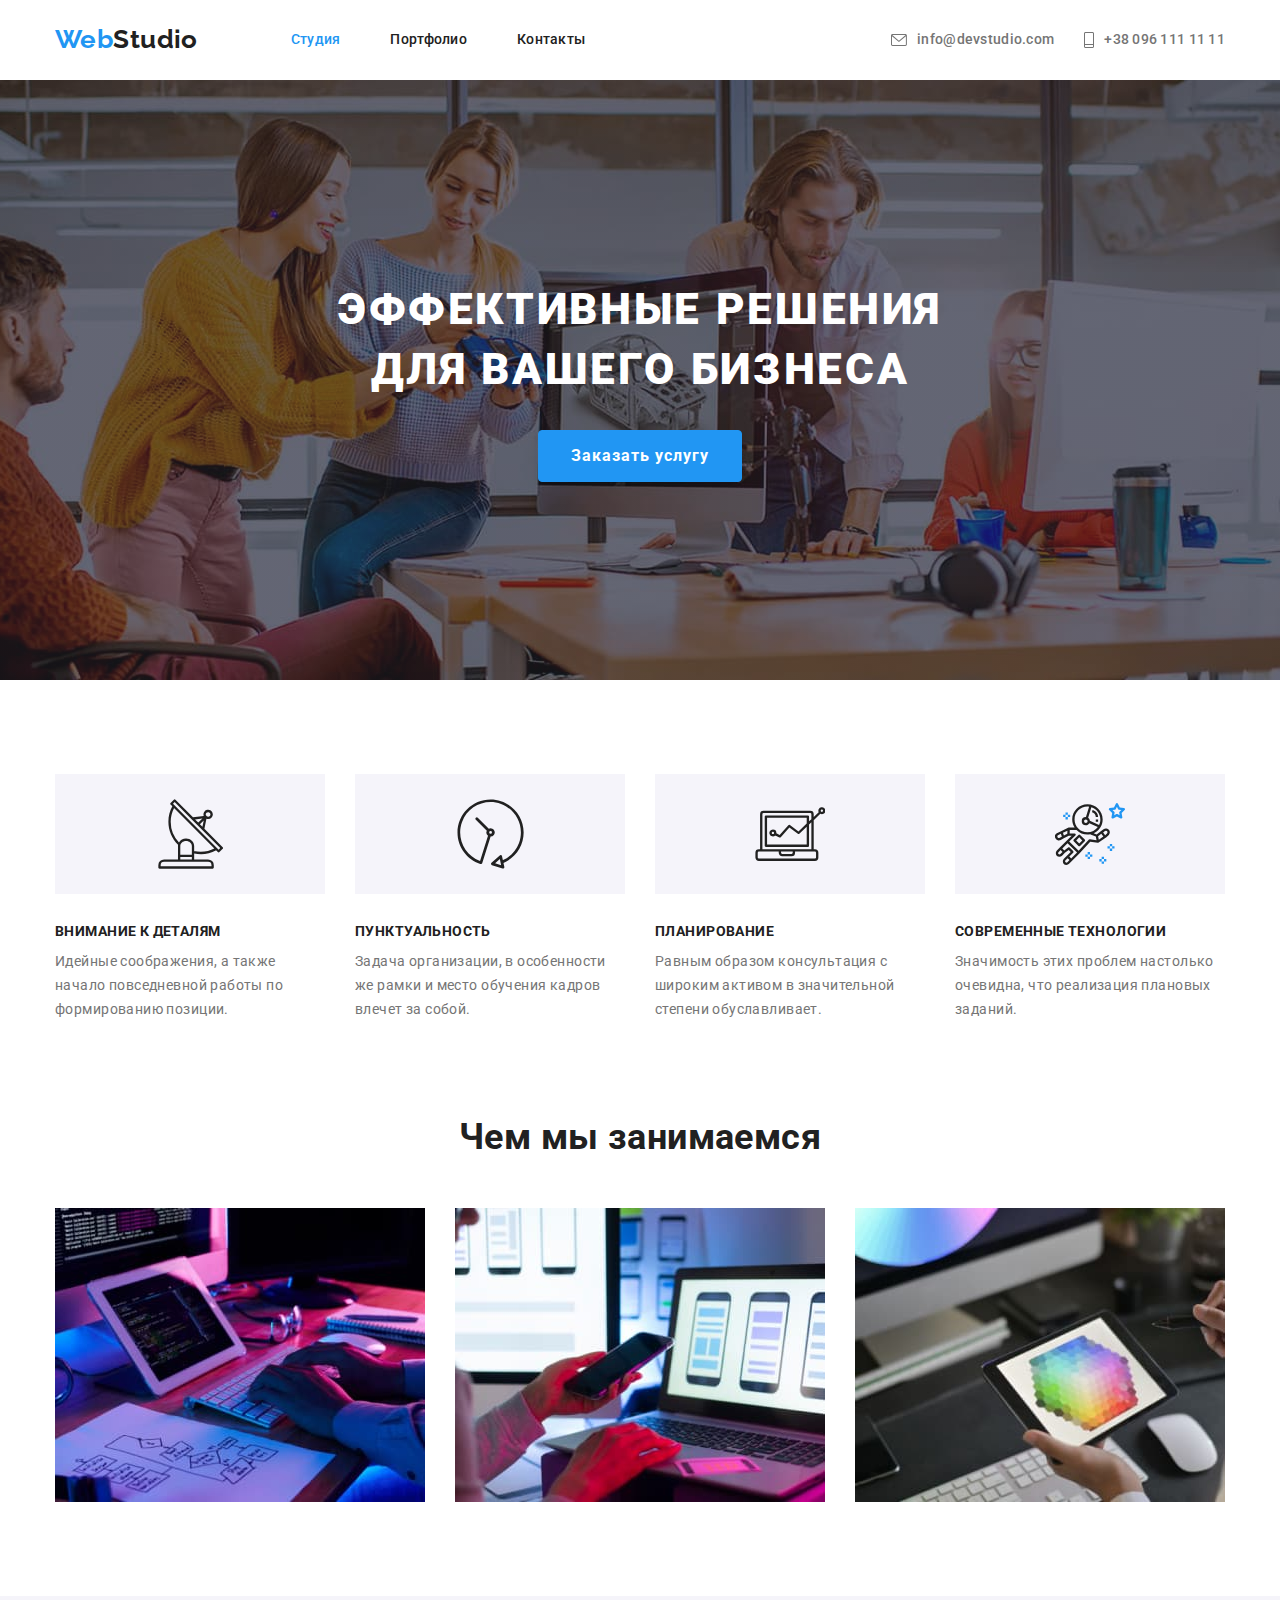
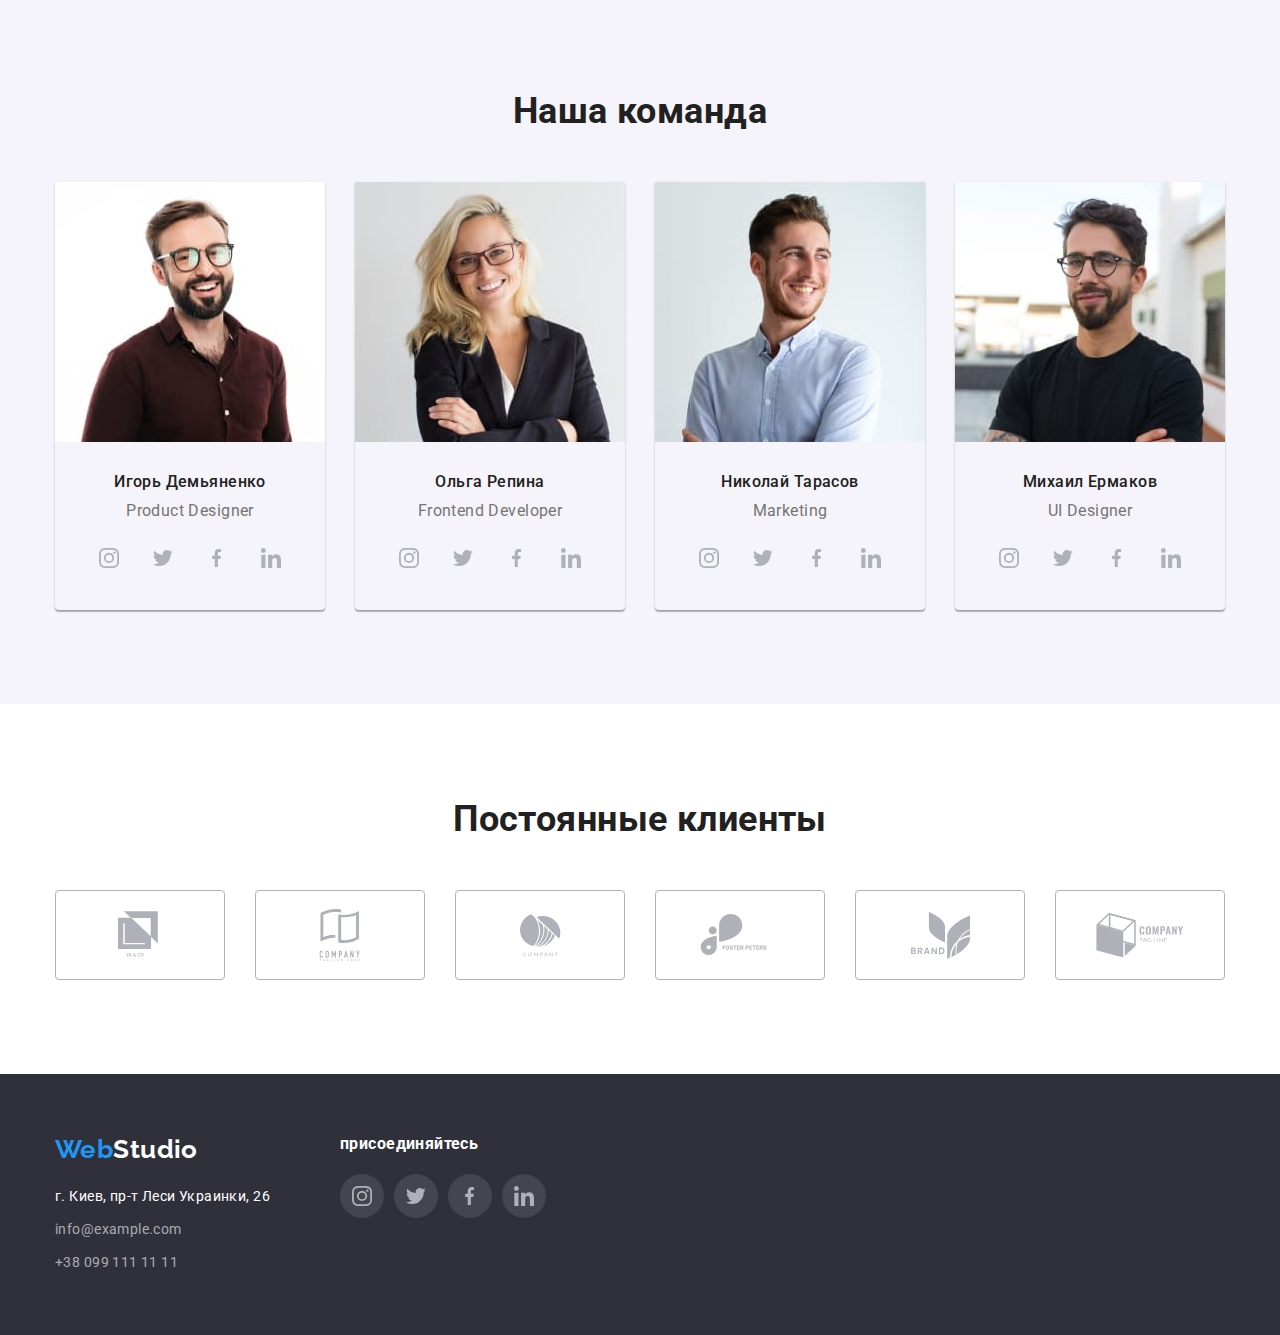
==== commit 0785580b: "ytp bpv" ====
--- a/index.html
+++ b/index.html
@@ -309,42 +309,42 @@
                 <ul class="clients-list list">
                     <li class="clients-list-item">
                         <a href="" class="klients-btn">
-                            <svg class="clients-img" width='44' heigt='49'>
+                            <svg class="clients-img" width='44' height='49'>
                                 <use href="./images/sprite.svg#icon-klient-1-opt"></use>
                             </svg>
                         </a>
                     </li>
                     <li class="clients-list-item">
                         <a href="" class="klients-btn">
-                            <svg class="clients-img" width='50' heigt='52'>
+                            <svg class="clients-img" width='50' height='52'>
                                 <use href="./images/sprite.svg#icon-klient-2-opt"></use>
                             </svg>
                         </a>
                     </li>
                     <li class="clients-list-item">
                         <a href="" class="klients-btn">
-                            <svg class="clients-img" width='41' heigt='43'>
+                            <svg class="clients-img" width='41' height='43'>
                                 <use href="./images/sprite.svg#icon-klient-3-opt"></use>
                             </svg>
                         </a>
                     </li>
                     <li class="clients-list-item">
                         <a href="" class="klients-btn">
-                            <svg class="clients-img" width='80' heigt='42'>
+                            <svg class="clients-img" width='80' height='42'>
                                 <use href="./images/sprite.svg#icon-klient-4-opt"></use>
                             </svg>
                         </a>
                     </li>
                     <li class="clients-list-item">
                         <a href="" class="klients-btn">
-                            <svg class="clients-img" width='59' heigt='47'>
+                            <svg class="clients-img" width='59' height='47'>
                                 <use href="./images/sprite.svg#icon-klient-5-opt"></use>
                             </svg>
                         </a>
                     </li>
                     <li class="clients-list-item">
                         <a href="" class="klients-btn">
-                            <svg class="clients-img" width='88' heigt='45'>
+                            <svg class="clients-img" width='88' height='45'>
                                 <use href="./images/sprite.svg#icon-klient-6-opt"></use>
                             </svg>
                         </a>
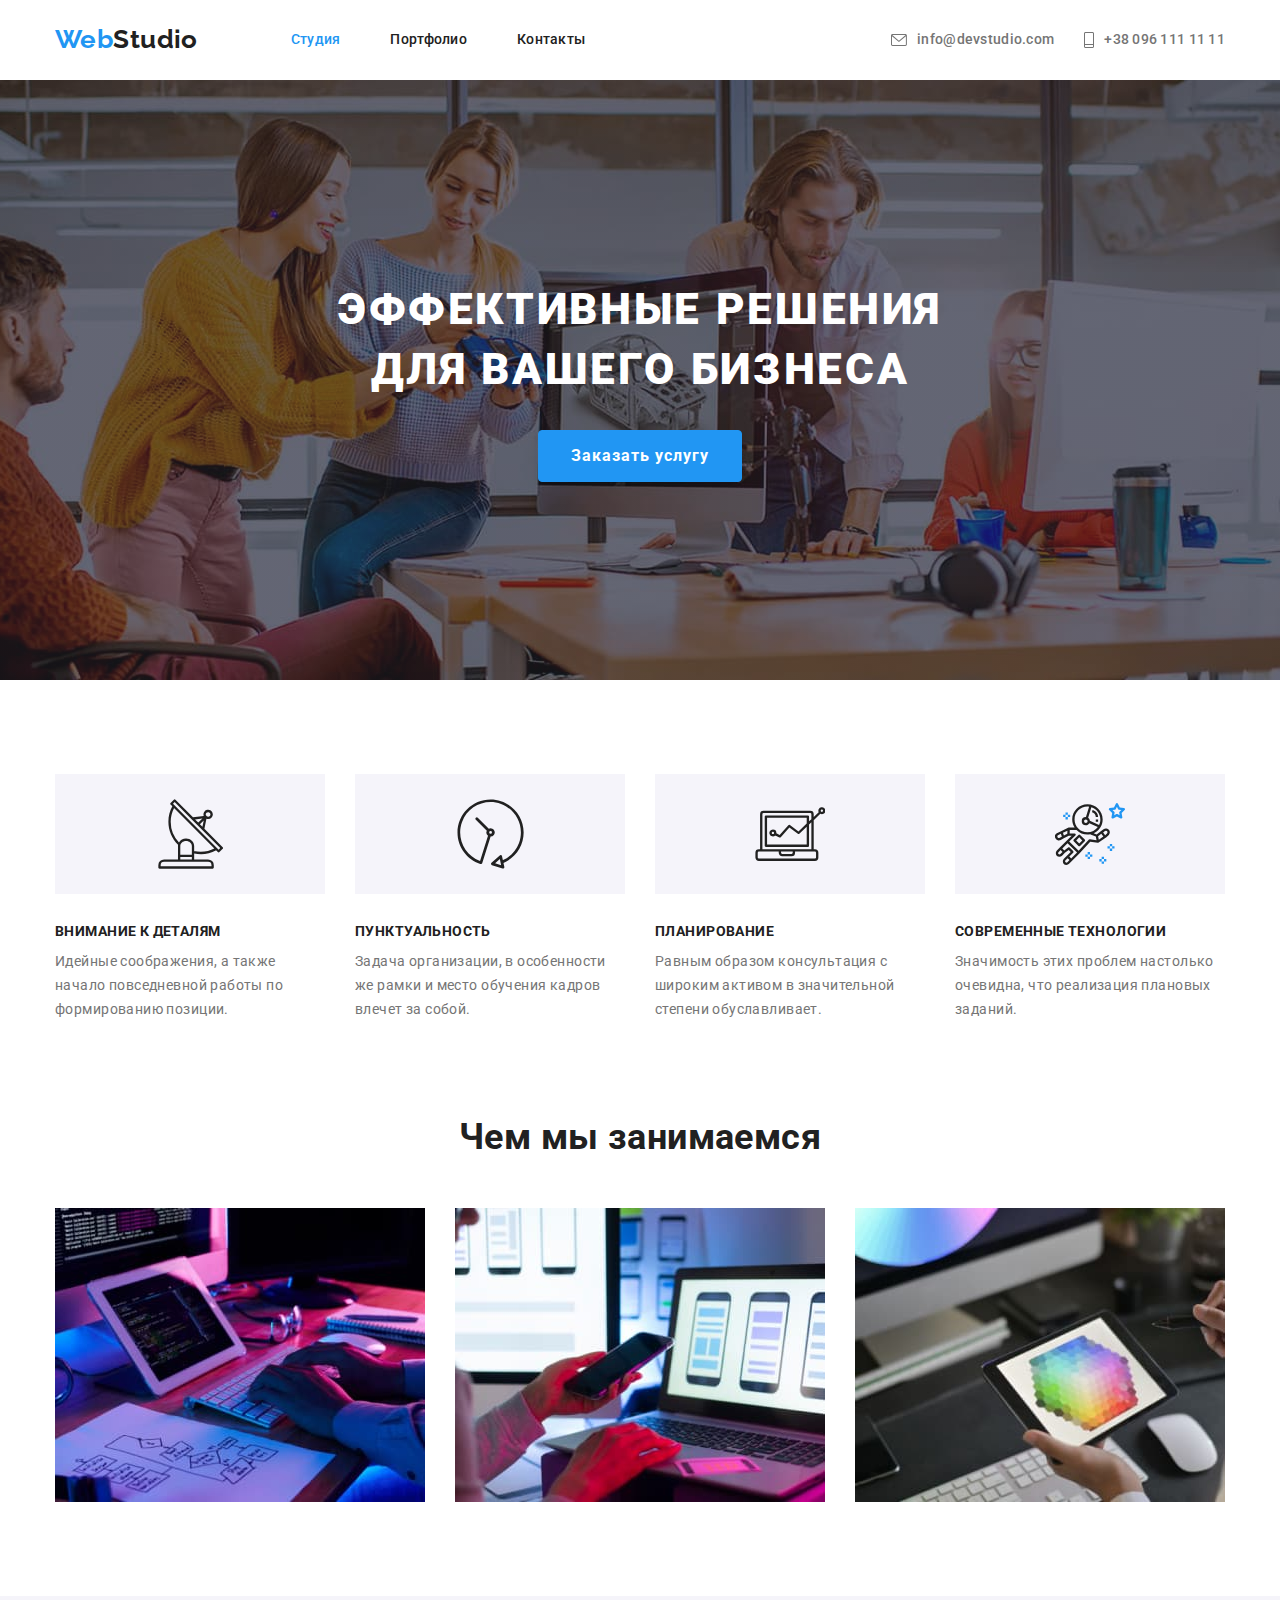
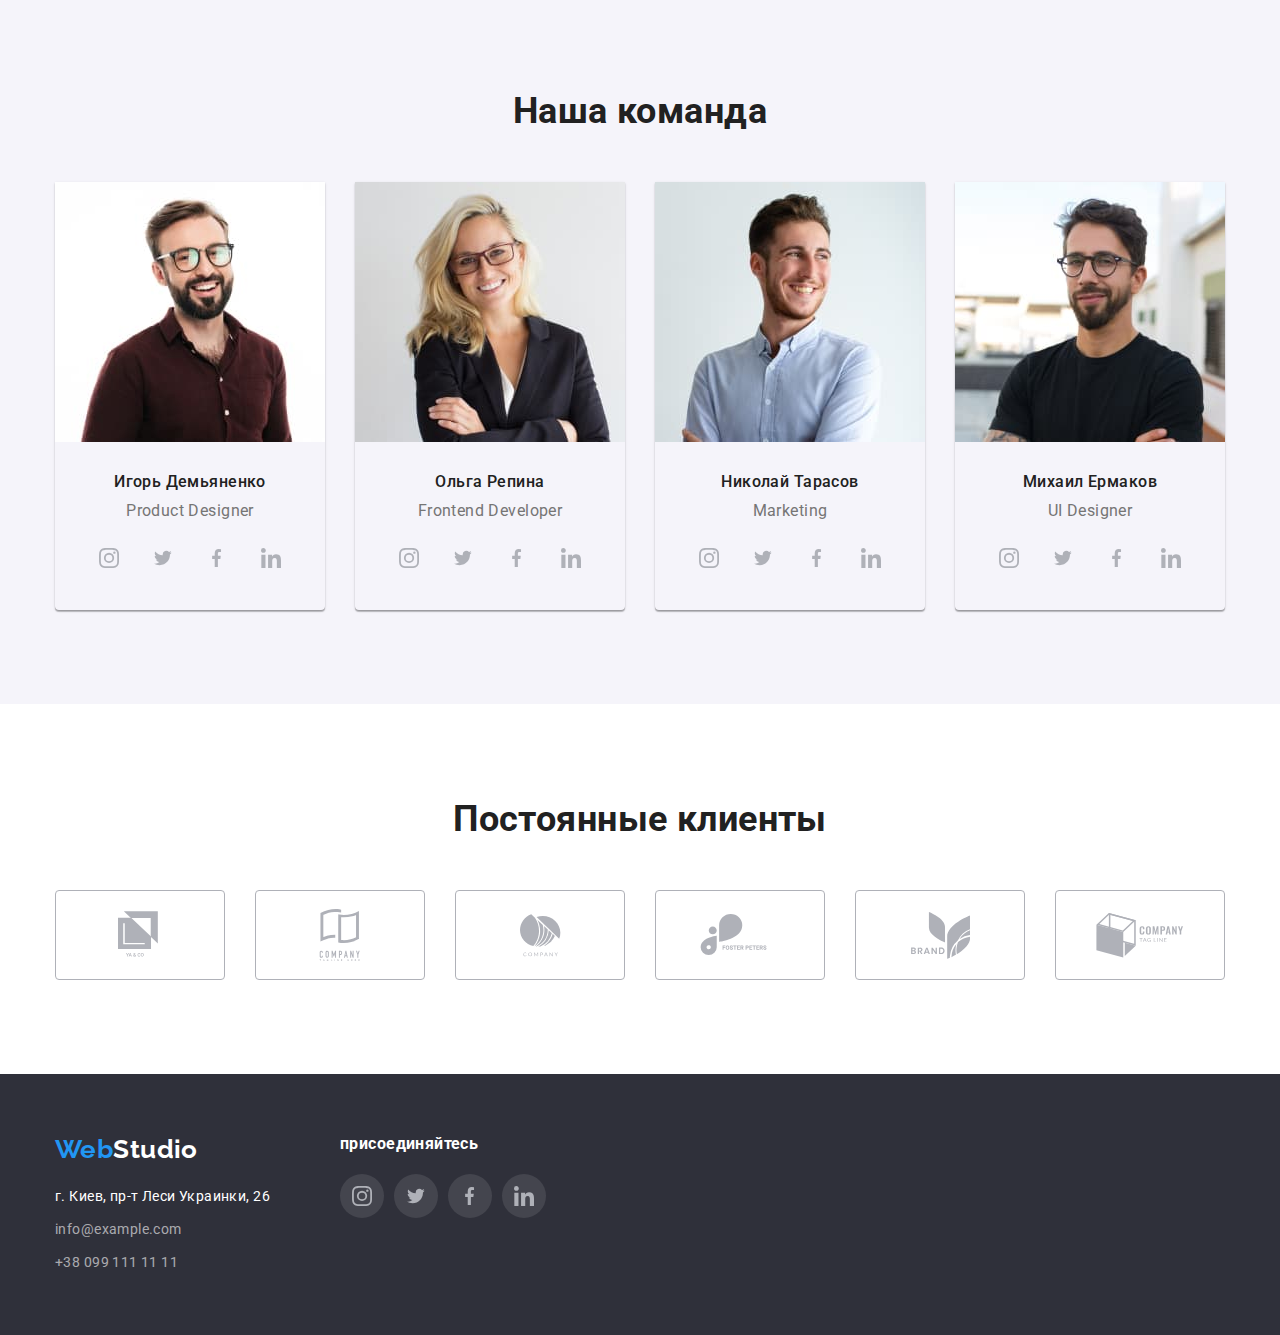
==== commit cfae2809: "ytp bp" ====
--- a/index.html
+++ b/index.html
@@ -152,28 +152,28 @@
                             <ul class="social-link-list list">
                                 <li class="social-link-item">
                                     <a class="social-link-btn" href="" aria-label="Instagram">
-                                        <svg class="social-link-img" width='20' heigt='20'>
+                                        <svg class="social-link-img" width='20' height='20'>
                                             <use href="./images/sprite.svg#icon-instagram-opt"></use>
                                         </svg>
                                     </a>
                                 </li>
                                 <li class="social-link-item">
                                     <a class="social-link-btn" href="" aria-label="Twitter">
-                                        <svg class="social-link-img" width='20' heigt='16'>
+                                        <svg class="social-link-img" width='20' height='16'>
                                             <use href="./images/sprite.svg#icon-twitter-opt"></use>
                                         </svg>
                                     </a>
                                 </li>
                                 <li class="social-link-item">
                                     <a class="social-link-btn" href="" aria-label="Facebook">
-                                        <svg class="social-link-img" width='10' heigt='20'>
+                                        <svg class="social-link-img" width='10' height='20'>
                                             <use href="./images/sprite.svg#icon-facebook-opt"></use>
                                         </svg>
                                     </a>
                                 </li>
                                 <li class="social-link-item">
                                     <a class="social-link-btn" href="" aria-label="LinkedIn">
-                                        <svg class="social-link-img" width='20' heigt='20'>
+                                        <svg class="social-link-img" width='20' height='20'>
                                             <use href="./images/sprite.svg#icon-linkedin-opt"></use>
                                         </svg>
                                     </a>
@@ -191,28 +191,28 @@
                             <ul class="social-link-list list">
                                 <li class="social-link-item">
                                     <a class="social-link-btn" href="" aria-label="Instagram">
-                                        <svg class="social-link-img" width='20' heigt='20'>
+                                        <svg class="social-link-img" width='20' height='20'>
                                             <use href="./images/sprite.svg#icon-instagram-opt"></use>
                                         </svg>
                                     </a>
                                 </li>
                                 <li class="social-link-item">
                                     <a class="social-link-btn" href="" aria-label="Twitter">
-                                        <svg class="social-link-img" width='20' heigt='16'>
+                                        <svg class="social-link-img" width='20' height='16'>
                                             <use href="./images/sprite.svg#icon-twitter-opt"></use>
                                         </svg>
                                     </a>
                                 </li>
                                 <li class="social-link-item">
                                     <a class="social-link-btn" href="" aria-label="Facebook">
-                                        <svg class="social-link-img" width='10' heigt='20'>
+                                        <svg class="social-link-img" width='10' height='20'>
                                             <use href="./images/sprite.svg#icon-facebook-opt"></use>
                                         </svg>
                                     </a>
                                 </li>
                                 <li class="social-link-item">
                                     <a class="social-link-btn" href="" aria-label="LinkedIn">
-                                        <svg class="social-link-img" width='20' heigt='20'>
+                                        <svg class="social-link-img" width='20' height='20'>
                                             <use href="./images/sprite.svg#icon-linkedin-opt"></use>
                                         </svg>
                                     </a>
@@ -230,28 +230,28 @@
                             <ul class="social-link-list list">
                                 <li class="social-link-item">
                                     <a class="social-link-btn" href="" aria-label="Instagram">
-                                        <svg class="social-link-img" width='20' heigt='20'>
+                                        <svg class="social-link-img" width='20' height='20'>
                                             <use href="./images/sprite.svg#icon-instagram-opt"></use>
                                         </svg>
                                     </a>
                                 </li>
                                 <li class="social-link-item">
                                     <a class="social-link-btn" href="" aria-label="Twitter">
-                                        <svg class="social-link-img" width='20' heigt='16'>
+                                        <svg class="social-link-img" width='20' height='16'>
                                             <use href="./images/sprite.svg#icon-twitter-opt"></use>
                                         </svg>
                                     </a>
                                 </li>
                                 <li class="social-link-item">
                                     <a class="social-link-btn" href="" aria-label="Facebook">
-                                        <svg class="social-link-img" width='10' heigt='20'>
+                                        <svg class="social-link-img" width='10' height='20'>
                                             <use href="./images/sprite.svg#icon-facebook-opt"></use>
                                         </svg>
                                     </a>
                                 </li>
                                 <li class="social-link-item">
                                     <a class="social-link-btn" href="" aria-label="LinkedIn">
-                                        <svg class="social-link-img" width='20' heigt='20'>
+                                        <svg class="social-link-img" width='20' height='20'>
                                             <use href="./images/sprite.svg#icon-linkedin-opt"></use>
                                         </svg>
                                     </a>
@@ -269,28 +269,28 @@
                             <ul class="social-link-list list">
                                 <li class="social-link-item">
                                     <a class="social-link-btn" href="" aria-label="Instagram">
-                                        <svg class="social-link-img" width='20' heigt='20'>
+                                        <svg class="social-link-img" width='20' height='20'>
                                             <use href="./images/sprite.svg#icon-instagram-opt"></use>
                                         </svg>
                                     </a>
                                 </li>
                                 <li class="social-link-item">
                                     <a class="social-link-btn" href="" aria-label="Twitter">
-                                        <svg class="social-link-img" width='20' heigt='16'>
+                                        <svg class="social-link-img" width='20' height='16'>
                                             <use href="./images/sprite.svg#icon-twitter-opt"></use>
                                         </svg>
                                     </a>
                                 </li>
                                 <li class="social-link-item">
                                     <a class="social-link-btn" href="" aria-label="Facebook">
-                                        <svg class="social-link-img" width='10' heigt='20'>
+                                        <svg class="social-link-img" width='10' height='20'>
                                             <use href="./images/sprite.svg#icon-facebook-opt"></use>
                                         </svg>
                                     </a>
                                 </li>
                                 <li class="social-link-item">
                                     <a class="social-link-btn" href="" aria-label="LinkedIn">
-                                        <svg class="social-link-img" width='20' heigt='20'>
+                                        <svg class="social-link-img" width='20' height='20'>
                                             <use href="./images/sprite.svg#icon-linkedin-opt"></use>
                                         </svg>
                                     </a>
@@ -379,28 +379,28 @@
                 <ul class="social-link-list list">
                     <li class="social-link-item">
                         <a class="social-link-btn" href="" aria-label="Instagram">
-                            <svg class="social-link-img" width='20' heigt='20'>
+                            <svg class="social-link-img" width='20' height='20'>
                                 <use href="./images/sprite.svg#icon-instagram-opt"></use>
                             </svg>
                         </a>
                     </li>
                     <li class="social-link-item">
                         <a class="social-link-btn" href="" aria-label="Twitter">
-                            <svg class="social-link-img" width='20' heigt='16'>
+                            <svg class="social-link-img" width='20' height='16'>
                                 <use href="./images/sprite.svg#icon-twitter-opt"></use>
                             </svg>
                         </a>
                     </li>
                     <li class="social-link-item">
                         <a class="social-link-btn" href="" aria-label="Facebook">
-                            <svg class="social-link-img" width='10' heigt='20'>
+                            <svg class="social-link-img" width='10' height='20'>
                                 <use href="./images/sprite.svg#icon-facebook-opt"></use>
                             </svg>
                         </a>
                     </li>
                     <li class="social-link-item">
                         <a class="social-link-btn" href="" aria-label="LinkedIn">
-                            <svg class="social-link-img" width='20' heigt='20'>
+                            <svg class="social-link-img" width='20' height='20'>
                                 <use href="./images/sprite.svg#icon-linkedin-opt"></use>
                             </svg>
                         </a>
--- a/css/main.css
+++ b/css/main.css
@@ -390,6 +390,8 @@
 
 .social-link-list {
   display: flex;
+  text-align: center;
+  justify-content: center;
 }
 
 .social-link-btn {
@@ -413,6 +415,10 @@
 }
 
 .social-link-img {
+  display: block;
+  margin-top: auto;
+  margin-bottom: auto;
+
   fill: currentColor;
 }
 /* TEAM END */
